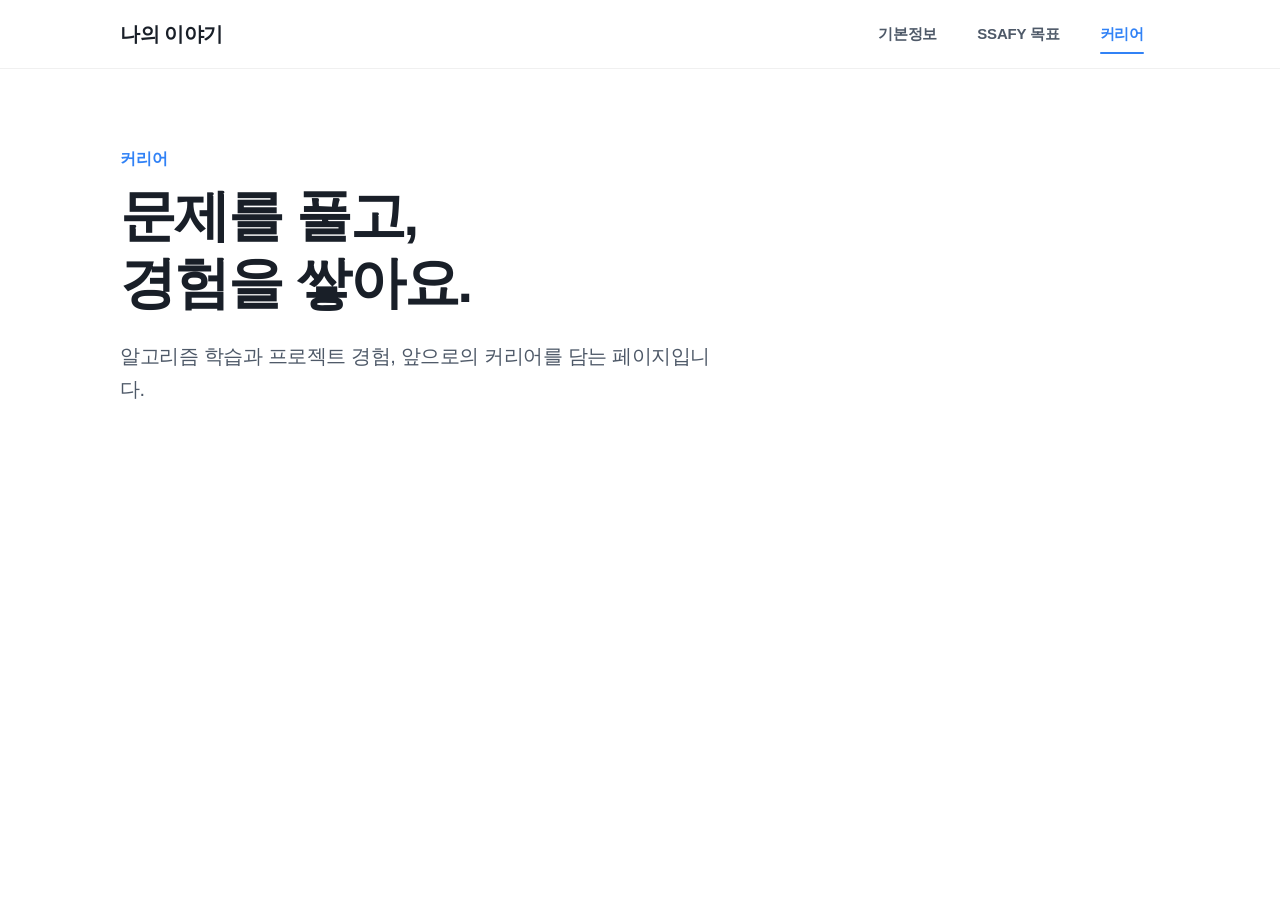
==== career.html @ 26c5fb1c "feat: 반응형 포트폴리오 네비게이션 추가" ====
<!doctype html>
<html lang="ko">
<head>
  <meta charset="utf-8">
  <meta name="viewport" content="width=device-width, initial-scale=1">
  <title>커리어 | 나의 이야기</title>
  <link rel="stylesheet" href="navbar.css">
</head>
<body>
  <header class="site-header">
    <nav class="navbar" aria-label="주요 메뉴">
      <a class="navbar__brand" href="index.html">나의 이야기</a>
      <input class="navbar__toggle" type="checkbox" id="nav-toggle" aria-label="메뉴 열기">
      <label class="navbar__hamburger" for="nav-toggle" aria-hidden="true"><span class="navbar__hamburger-lines"></span></label>
      <ul class="navbar__menu">
        <li><a class="navbar__link" href="index.html">기본정보</a></li>
        <li><a class="navbar__link" href="goals.html">SSAFY 목표</a></li>
        <li><a class="navbar__link is-active" href="career.html" aria-current="page">커리어</a></li>
      </ul>
    </nav>
  </header>
  <main class="page">
    <p class="page__eyebrow">커리어</p>
    <h1 class="page__title">문제를 풀고,<br>경험을 쌓아요.</h1>
    <p class="page__description">알고리즘 학습과 프로젝트 경험, 앞으로의 커리어를 담는 페이지입니다.</p>
  </main>
</body>
</html>
---- navbar.css ----
:root {
  --toss-blue: #3182f6;
  --toss-blue-hover: #1b64da;
  --toss-navy: #191f28;
  --toss-gray-700: #4e5968;
  --toss-gray-500: #8b95a1;
  --toss-gray-200: #e5e8eb;
  --toss-gray-100: #f2f4f6;
  --toss-white: #ffffff;
  --nav-height: 68px;
}

* {
  box-sizing: border-box;
}

html {
  color: var(--toss-navy);
  font-family: "Pretendard", "Apple SD Gothic Neo", "Noto Sans KR", Arial, sans-serif;
  -webkit-font-smoothing: antialiased;
}

body {
  margin: 0;
  background: var(--toss-white);
}

.site-header {
  position: sticky;
  z-index: 1000;
  top: 0;
  width: 100%;
  border-bottom: 1px solid rgba(0, 0, 0, 0.06);
  background: rgba(255, 255, 255, 0.94);
  backdrop-filter: blur(12px);
  -webkit-backdrop-filter: blur(12px);
}

.navbar {
  display: flex;
  width: min(100% - 40px, 1040px);
  height: var(--nav-height);
  margin: 0 auto;
  align-items: center;
  justify-content: space-between;
}

.navbar__brand {
  color: var(--toss-navy);
  font-size: 20px;
  font-weight: 700;
  letter-spacing: -0.5px;
  text-decoration: none;
  white-space: nowrap;
}

.navbar__toggle {
  position: absolute;
  width: 1px;
  height: 1px;
  overflow: hidden;
  clip: rect(0 0 0 0);
  clip-path: inset(50%);
  white-space: nowrap;
}

.navbar__menu {
  display: flex;
  height: 100%;
  margin: 0;
  padding: 0;
  align-items: center;
  gap: 8px;
  list-style: none;
}

.navbar__link {
  position: relative;
  display: flex;
  height: 44px;
  padding: 0 16px;
  align-items: center;
  border-radius: 12px;
  color: var(--toss-gray-700);
  font-size: 15px;
  font-weight: 600;
  letter-spacing: -0.2px;
  text-decoration: none;
  transition: color 160ms ease, background-color 160ms ease;
}

.navbar__link:hover {
  color: var(--toss-navy);
  background: var(--toss-gray-100);
}

.navbar__link:focus-visible,
.navbar__toggle:focus-visible + .navbar__hamburger {
  outline: 3px solid rgba(49, 130, 246, 0.3);
  outline-offset: 2px;
}

.navbar__link.is-active {
  color: var(--toss-blue);
}

.navbar__link.is-active::after {
  position: absolute;
  right: 16px;
  bottom: 2px;
  left: 16px;
  height: 2px;
  border-radius: 2px;
  background: var(--toss-blue);
  content: "";
}

.navbar__hamburger {
  display: none;
  width: 44px;
  height: 44px;
  border-radius: 12px;
  cursor: pointer;
  align-items: center;
  justify-content: center;
}

.navbar__hamburger-lines,
.navbar__hamburger-lines::before,
.navbar__hamburger-lines::after {
  display: block;
  width: 20px;
  height: 2px;
  border-radius: 2px;
  background: var(--toss-navy);
  transition: transform 180ms ease, opacity 180ms ease;
}

.navbar__hamburger-lines {
  position: relative;
}

.navbar__hamburger-lines::before,
.navbar__hamburger-lines::after {
  position: absolute;
  left: 0;
  content: "";
}

.navbar__hamburger-lines::before { transform: translateY(-6px); }
.navbar__hamburger-lines::after { transform: translateY(6px); }

.page {
  width: min(100% - 40px, 1040px);
  margin: 0 auto;
  padding: 80px 0;
}

.page__eyebrow {
  margin: 0 0 12px;
  color: var(--toss-blue);
  font-size: 16px;
  font-weight: 700;
}

.page__title {
  margin: 0;
  font-size: clamp(36px, 6vw, 56px);
  line-height: 1.2;
  letter-spacing: -2px;
}

.page__description {
  max-width: 600px;
  margin: 24px 0 0;
  color: var(--toss-gray-700);
  font-size: 20px;
  line-height: 1.65;
  letter-spacing: -0.4px;
}

@media (max-width: 720px) {
  :root { --nav-height: 60px; }

  .navbar,
  .page {
    width: min(100% - 32px, 1040px);
  }

  .navbar__hamburger {
    display: flex;
  }

  .navbar__menu {
    position: absolute;
    top: var(--nav-height);
    right: 0;
    left: 0;
    display: grid;
    height: auto;
    max-height: 0;
    padding: 0 16px;
    gap: 4px;
    overflow: hidden;
    border-bottom: 1px solid transparent;
    background: var(--toss-white);
    opacity: 0;
    transition: max-height 220ms ease, opacity 180ms ease, padding 220ms ease;
  }

  .navbar__link {
    height: 52px;
    padding: 0 16px;
    font-size: 17px;
  }

  .navbar__link.is-active {
    background: rgba(49, 130, 246, 0.08);
  }

  .navbar__link.is-active::after {
    top: 14px;
    right: auto;
    bottom: 14px;
    left: 5px;
    width: 3px;
    height: auto;
  }

  .navbar__toggle:checked ~ .navbar__menu {
    max-height: 240px;
    padding-top: 10px;
    padding-bottom: 14px;
    border-bottom-color: rgba(0, 0, 0, 0.06);
    opacity: 1;
  }

  .navbar__toggle:checked + .navbar__hamburger .navbar__hamburger-lines {
    background: transparent;
  }

  .navbar__toggle:checked + .navbar__hamburger .navbar__hamburger-lines::before {
    transform: rotate(45deg);
  }

  .navbar__toggle:checked + .navbar__hamburger .navbar__hamburger-lines::after {
    transform: rotate(-45deg);
  }

  .page { padding: 56px 0; }
  .page__description { font-size: 18px; }
}

@media (prefers-reduced-motion: reduce) {
  *, *::before, *::after {
    scroll-behavior: auto !important;
    transition-duration: 0.01ms !important;
  }
}
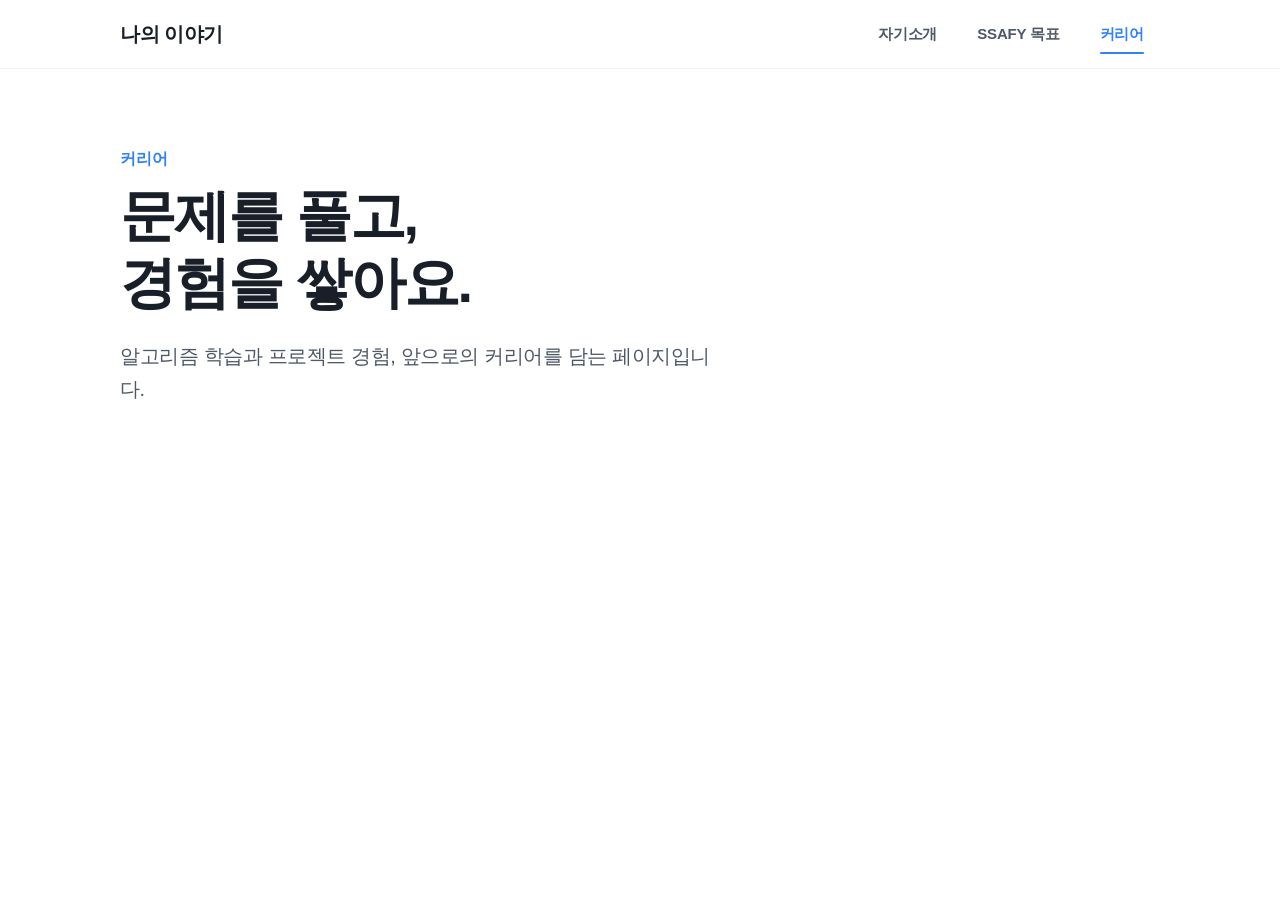
==== commit 5a0b1409: "feat: 자기소개 랜딩 페이지 구현" ====
--- a/career.html
+++ b/career.html
@@ -13,7 +13,7 @@
       <input class="navbar__toggle" type="checkbox" id="nav-toggle" aria-label="메뉴 열기">
       <label class="navbar__hamburger" for="nav-toggle" aria-hidden="true"><span class="navbar__hamburger-lines"></span></label>
       <ul class="navbar__menu">
-        <li><a class="navbar__link" href="index.html">기본정보</a></li>
+        <li><a class="navbar__link" href="index.html">자기소개</a></li>
         <li><a class="navbar__link" href="goals.html">SSAFY 목표</a></li>
         <li><a class="navbar__link is-active" href="career.html" aria-current="page">커리어</a></li>
       </ul>
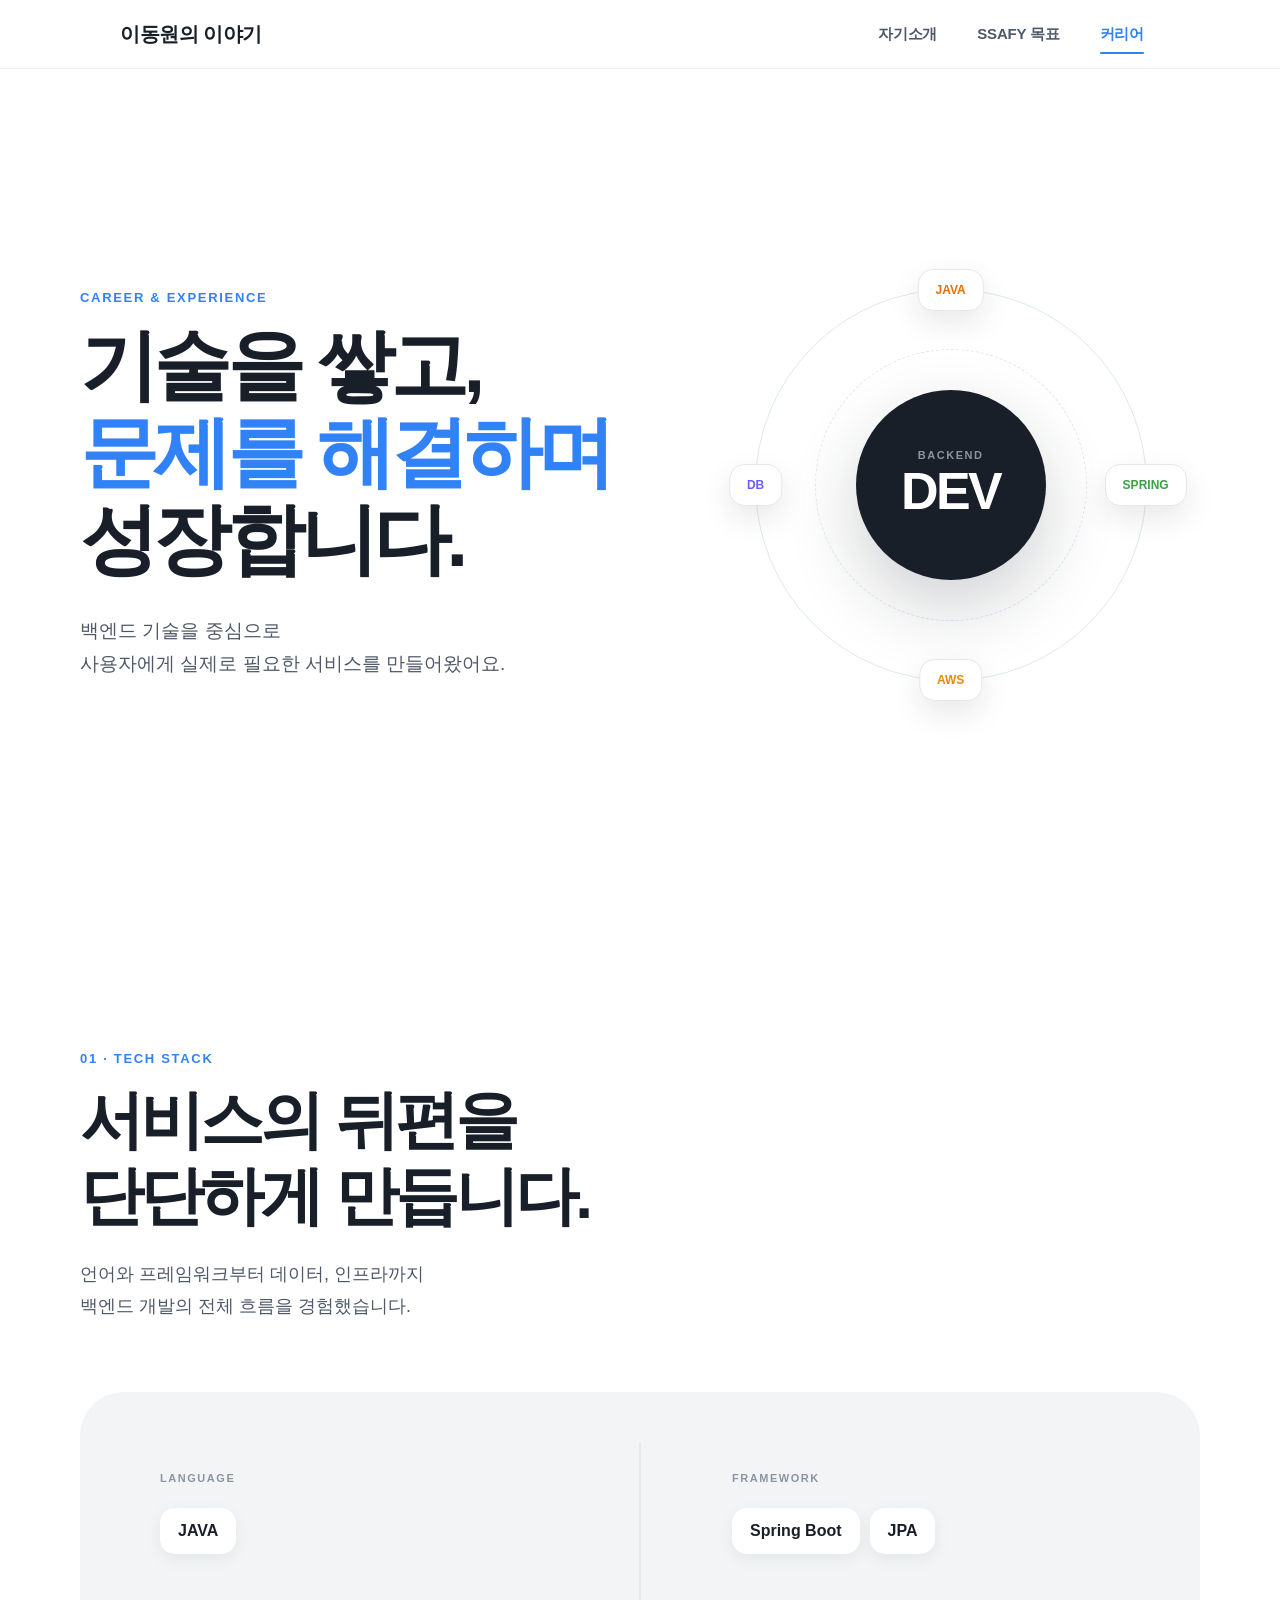
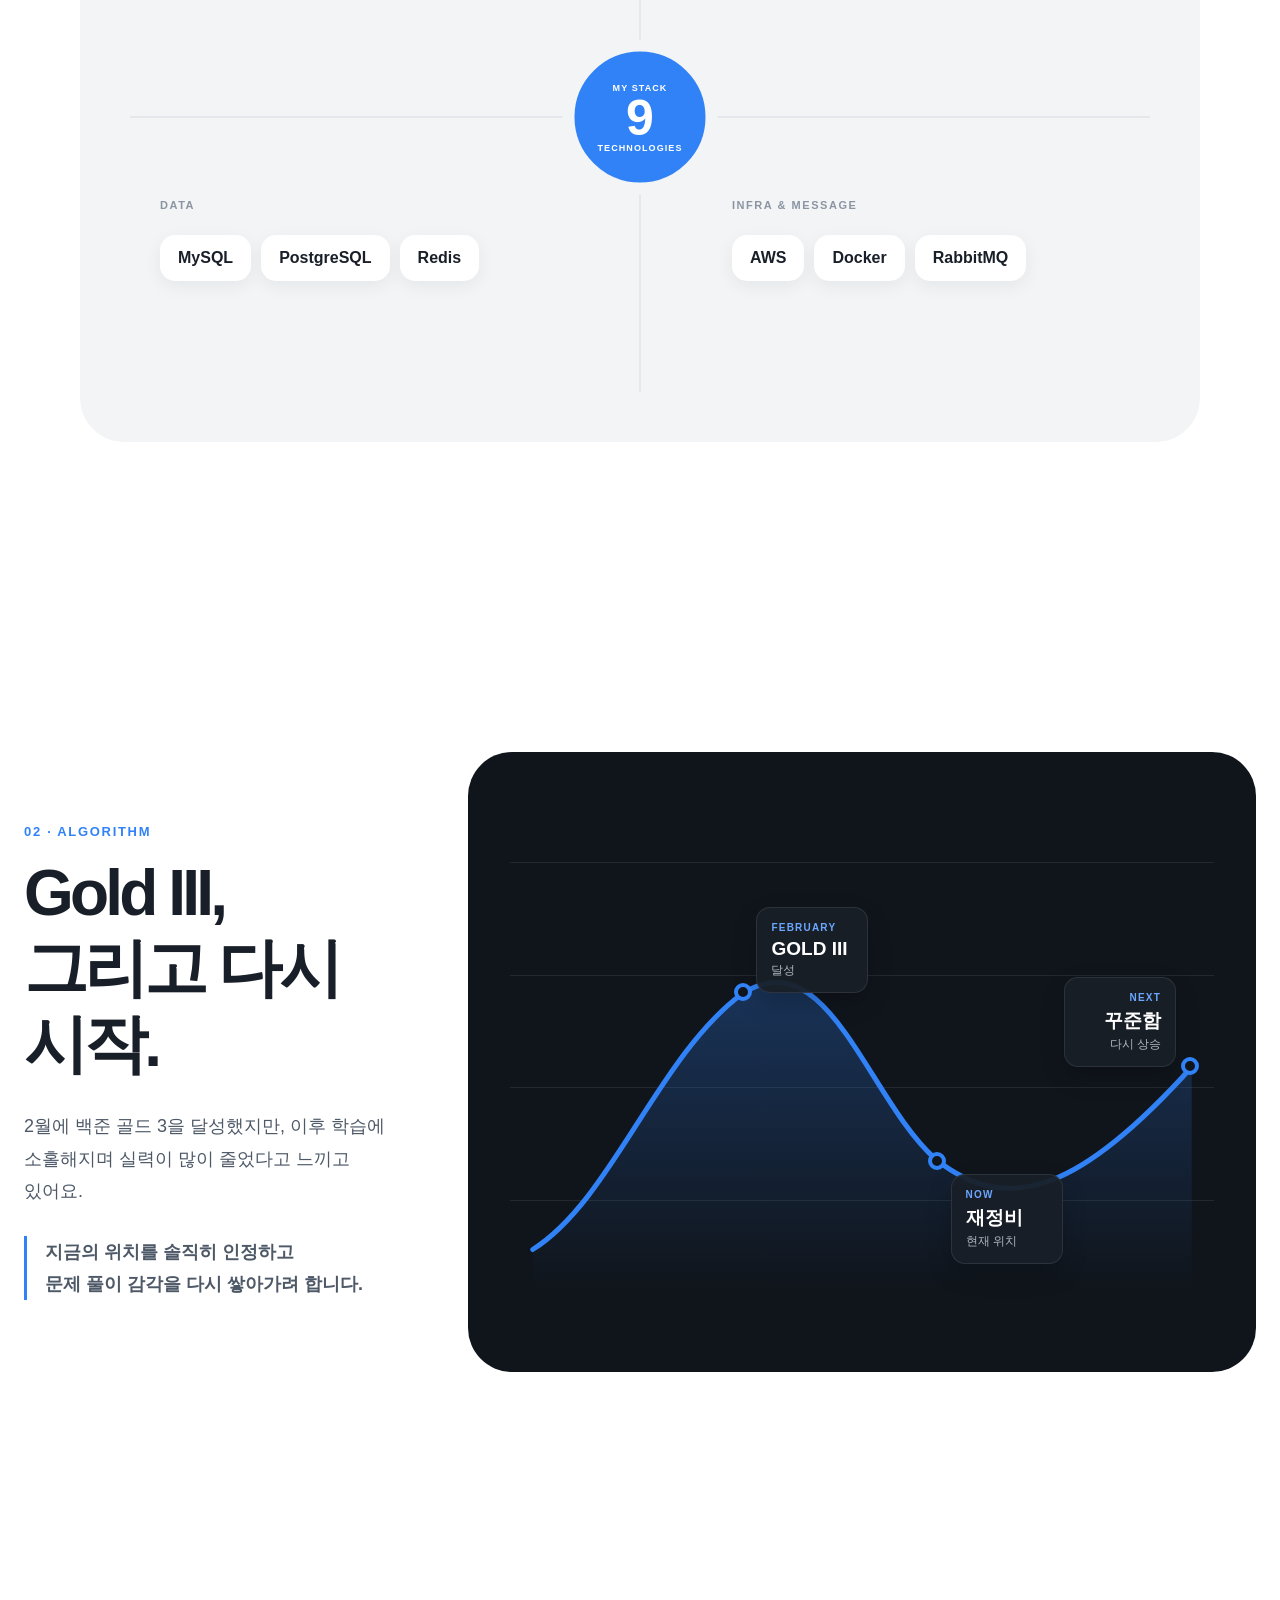
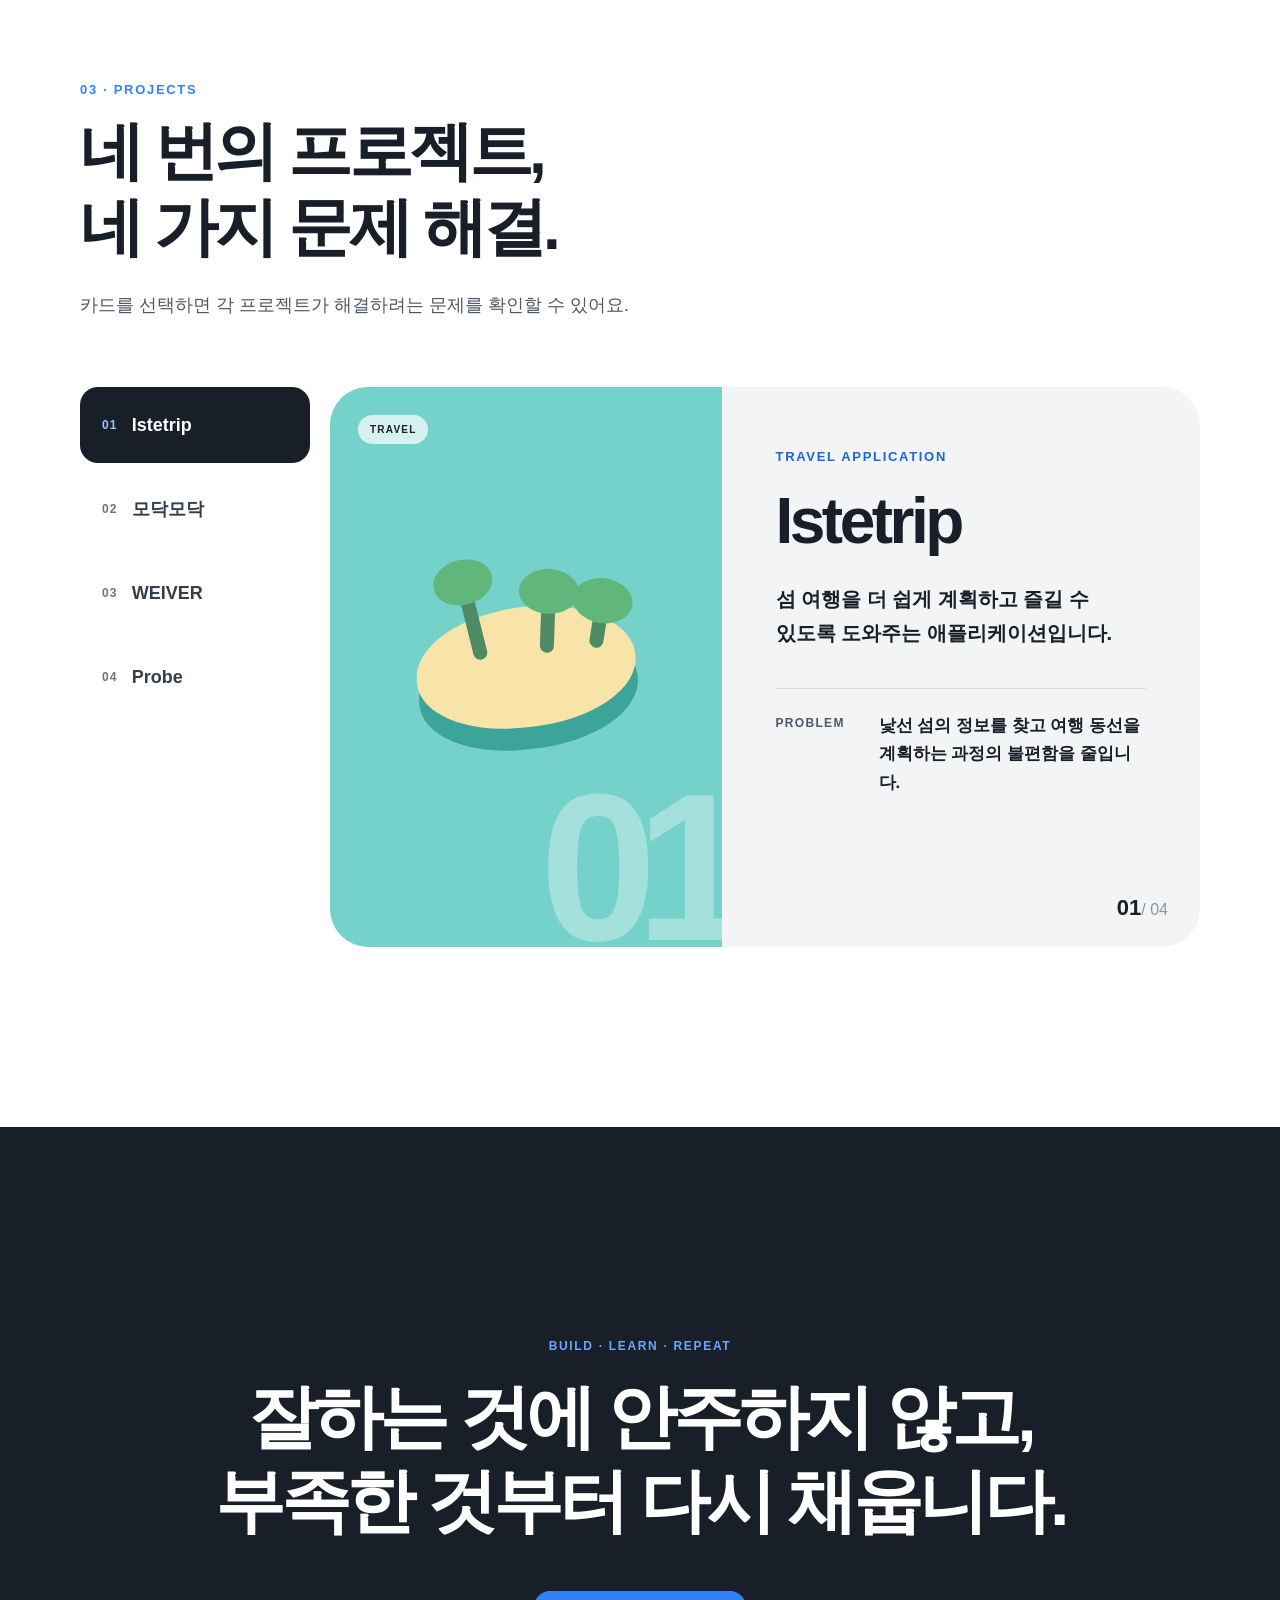
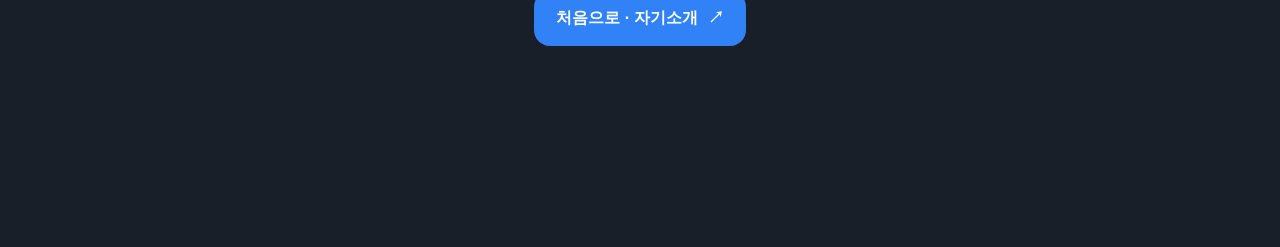
==== commit 0d28cf9c: "feat: 커리어 상세 페이지 구현" ====
--- a/career.html
+++ b/career.html
@@ -3,13 +3,16 @@
 <head>
   <meta charset="utf-8">
   <meta name="viewport" content="width=device-width, initial-scale=1">
-  <title>커리어 | 나의 이야기</title>
+  <meta name="description" content="이동원의 기술 스택, 알고리즘 학습과 프로젝트 경험">
+  <title>커리어 | 이동원의 이야기</title>
   <link rel="stylesheet" href="navbar.css">
+  <link rel="stylesheet" href="career.css">
+  <script src="career.js" defer></script>
 </head>
 <body>
   <header class="site-header">
     <nav class="navbar" aria-label="주요 메뉴">
-      <a class="navbar__brand" href="index.html">나의 이야기</a>
+      <a class="navbar__brand" href="index.html">이동원의 이야기</a>
       <input class="navbar__toggle" type="checkbox" id="nav-toggle" aria-label="메뉴 열기">
       <label class="navbar__hamburger" for="nav-toggle" aria-hidden="true"><span class="navbar__hamburger-lines"></span></label>
       <ul class="navbar__menu">
@@ -19,10 +22,115 @@
       </ul>
     </nav>
   </header>
-  <main class="page">
-    <p class="page__eyebrow">커리어</p>
-    <h1 class="page__title">문제를 풀고,<br>경험을 쌓아요.</h1>
-    <p class="page__description">알고리즘 학습과 프로젝트 경험, 앞으로의 커리어를 담는 페이지입니다.</p>
+
+  <main>
+    <section class="career-hero" aria-labelledby="career-title">
+      <div class="career-hero__copy reveal">
+        <p class="career-label">CAREER &amp; EXPERIENCE</p>
+        <h1 id="career-title">기술을 쌓고,<br><span>문제를 해결하며</span><br>성장합니다.</h1>
+        <p>백엔드 기술을 중심으로<br>사용자에게 실제로 필요한 서비스를 만들어왔어요.</p>
+      </div>
+      <div class="career-hero__orbit reveal reveal--delay" aria-hidden="true">
+        <div class="orbit-core"><span>BACKEND</span><strong>DEV</strong></div>
+        <span class="orbit-chip orbit-chip--java">JAVA</span>
+        <span class="orbit-chip orbit-chip--spring">SPRING</span>
+        <span class="orbit-chip orbit-chip--aws">AWS</span>
+        <span class="orbit-chip orbit-chip--db">DB</span>
+      </div>
+    </section>
+
+    <section class="stack-section" aria-labelledby="stack-title">
+      <header class="section-heading reveal">
+        <p class="career-label">01 · TECH STACK</p>
+        <h2 id="stack-title">서비스의 뒤편을<br>단단하게 만듭니다.</h2>
+        <p>언어와 프레임워크부터 데이터, 인프라까지<br>백엔드 개발의 전체 흐름을 경험했습니다.</p>
+      </header>
+
+      <div class="stack-board reveal">
+        <div class="stack-core" aria-hidden="true">
+          <span>MY STACK</span>
+          <strong>9</strong>
+          <small>TECHNOLOGIES</small>
+        </div>
+        <div class="stack-group stack-group--language">
+          <p>LANGUAGE</p>
+          <ul><li class="stack-pill">JAVA</li></ul>
+        </div>
+        <div class="stack-group stack-group--framework">
+          <p>FRAMEWORK</p>
+          <ul><li class="stack-pill">Spring Boot</li><li class="stack-pill">JPA</li></ul>
+        </div>
+        <div class="stack-group stack-group--data">
+          <p>DATA</p>
+          <ul><li class="stack-pill">MySQL</li><li class="stack-pill">PostgreSQL</li><li class="stack-pill">Redis</li></ul>
+        </div>
+        <div class="stack-group stack-group--infra">
+          <p>INFRA &amp; MESSAGE</p>
+          <ul><li class="stack-pill">AWS</li><li class="stack-pill">Docker</li><li class="stack-pill">RabbitMQ</li></ul>
+        </div>
+      </div>
+    </section>
+
+    <section class="algorithm-section" aria-labelledby="algorithm-title">
+      <div class="algorithm-copy reveal">
+        <p class="career-label">02 · ALGORITHM</p>
+        <h2 id="algorithm-title">Gold III,<br>그리고 다시 시작.</h2>
+        <p>2월에 백준 골드 3을 달성했지만, 이후 학습에 소홀해지며 실력이 많이 줄었다고 느끼고 있어요.</p>
+        <p class="algorithm-copy__resolve">지금의 위치를 솔직히 인정하고<br>문제 풀이 감각을 다시 쌓아가려 합니다.</p>
+      </div>
+
+      <div class="algorithm-chart reveal reveal--delay" aria-label="알고리즘 실력 변화와 재도전 계획을 나타낸 그래프">
+        <div class="chart-grid" aria-hidden="true"><i></i><i></i><i></i><i></i></div>
+        <svg viewBox="0 0 620 360" preserveAspectRatio="none" aria-hidden="true">
+          <defs><linearGradient id="chart-fill" x1="0" y1="0" x2="0" y2="1"><stop offset="0" stop-color="#3182f6" stop-opacity=".28"/><stop offset="1" stop-color="#3182f6" stop-opacity="0"/></linearGradient></defs>
+          <path class="chart-area" d="M20 310 C90 270 130 155 205 105 C280 62 315 190 375 238 C440 285 505 260 600 164 L600 340 L20 340 Z"/>
+          <path class="chart-line" d="M20 310 C90 270 130 155 205 105 C280 62 315 190 375 238 C440 285 505 260 600 164"/>
+        </svg>
+        <div class="chart-point chart-point--peak"><span>FEBRUARY</span><strong>GOLD III</strong><small>달성</small></div>
+        <div class="chart-point chart-point--now"><span>NOW</span><strong>재정비</strong><small>현재 위치</small></div>
+        <div class="chart-point chart-point--next"><span>NEXT</span><strong>꾸준함</strong><small>다시 상승</small></div>
+      </div>
+    </section>
+
+    <section class="projects-section" aria-labelledby="projects-title">
+      <header class="section-heading section-heading--projects reveal">
+        <p class="career-label">03 · PROJECTS</p>
+        <h2 id="projects-title">네 번의 프로젝트,<br>네 가지 문제 해결.</h2>
+        <p>카드를 선택하면 각 프로젝트가 해결하려는 문제를 확인할 수 있어요.</p>
+      </header>
+
+      <div class="project-showcase reveal">
+        <div class="project-tabs" role="tablist" aria-label="프로젝트 선택">
+          <button class="project-tab is-active" type="button" role="tab" id="tab-istetrip" aria-selected="true" aria-controls="project-panel" data-project="istetrip"><span>01</span> Istetrip</button>
+          <button class="project-tab" type="button" role="tab" id="tab-modak" aria-selected="false" aria-controls="project-panel" data-project="modak"><span>02</span> 모닥모닥</button>
+          <button class="project-tab" type="button" role="tab" id="tab-weiver" aria-selected="false" aria-controls="project-panel" data-project="weiver"><span>03</span> WEIVER</button>
+          <button class="project-tab" type="button" role="tab" id="tab-probe" aria-selected="false" aria-controls="project-panel" data-project="probe"><span>04</span> Probe</button>
+        </div>
+
+        <article class="project-panel" id="project-panel" role="tabpanel" aria-labelledby="tab-istetrip" tabindex="0">
+          <div class="project-panel__visual project-panel__visual--island" aria-hidden="true">
+            <span class="visual-badge">TRAVEL</span>
+            <div class="island"><i></i><i></i><i></i></div>
+            <span class="visual-number">01</span>
+          </div>
+          <div class="project-panel__content">
+            <p class="project-panel__type">TRAVEL APPLICATION</p>
+            <h3>Istetrip</h3>
+            <p class="project-panel__summary">섬 여행을 더 쉽게 계획하고 즐길 수 있도록 도와주는 애플리케이션입니다.</p>
+            <div class="project-panel__problem"><span>PROBLEM</span><p>낯선 섬의 정보를 찾고 여행 동선을 계획하는 과정의 불편함을 줄입니다.</p></div>
+            <div class="project-panel__index"><strong>01</strong><span>/ 04</span></div>
+          </div>
+        </article>
+      </div>
+    </section>
+
+    <section class="career-closing" aria-label="커리어 페이지 마무리">
+      <div class="reveal">
+        <p>BUILD · LEARN · REPEAT</p>
+        <h2>잘하는 것에 안주하지 않고,<br>부족한 것부터 다시 채웁니다.</h2>
+        <a href="index.html">처음으로 · 자기소개 <span aria-hidden="true">↗</span></a>
+      </div>
+    </section>
   </main>
 </body>
 </html>
--- a/career.css
+++ b/career.css
@@ -0,0 +1,155 @@
+html { scroll-behavior: smooth; }
+body { overflow-x: hidden; }
+
+.career-label { margin: 0 0 17px; color: var(--toss-blue); font-size: 13px; font-weight: 800; letter-spacing: .13em; }
+.career-hero, .stack-section, .algorithm-section, .projects-section { width: min(100% - 48px, 1120px); margin: 0 auto; }
+.career-hero { display: grid; min-height: calc(100svh - var(--nav-height)); padding: 80px 0; grid-template-columns: 1.05fr .95fr; align-items: center; gap: 70px; }
+.career-hero h1, .section-heading h2, .algorithm-copy h2, .career-closing h2 { margin: 0; font-weight: 750; letter-spacing: -.06em; word-break: keep-all; }
+.career-hero h1 { font-size: clamp(49px, 6.2vw, 78px); line-height: 1.12; }
+.career-hero h1 span { color: var(--toss-blue); }
+.career-hero__copy > p:last-child { max-width: 520px; margin: 30px 0 0; color: var(--toss-gray-700); font-size: 19px; line-height: 1.75; }
+
+.career-hero__orbit { position: relative; height: 530px; }
+.career-hero__orbit::before, .career-hero__orbit::after { position: absolute; top: 50%; left: 50%; border: 1px solid #dfe7f2; border-radius: 50%; content: ""; transform: translate(-50%,-50%); }
+.career-hero__orbit::before { width: 390px; height: 390px; animation: rotate 22s linear infinite; }
+.career-hero__orbit::after { width: 270px; height: 270px; border-style: dashed; animation: rotate 16s linear reverse infinite; }
+.orbit-core { position: absolute; z-index: 2; top: 50%; left: 50%; display: grid; width: 190px; height: 190px; border-radius: 50%; background: #191f28; color: #fff; box-shadow: 0 28px 70px rgba(25,31,40,.2); transform: translate(-50%,-50%); place-content: center; text-align: center; }
+.orbit-core span { color: #8b95a1; font-size: 11px; font-weight: 800; letter-spacing: .14em; }
+.orbit-core strong { font-size: 52px; letter-spacing: -.05em; }
+.orbit-chip { position: absolute; z-index: 3; padding: 13px 17px; border: 1px solid #e5e8eb; border-radius: 15px; background: #fff; box-shadow: 0 12px 30px rgba(25,31,40,.1); font-size: 12px; font-weight: 800; }
+.orbit-chip--java, .orbit-chip--spring, .orbit-chip--aws, .orbit-chip--db { transform: translate(-50%,-50%); }
+.orbit-chip--java { top: calc(50% - 195px); left: 50%; color: #e76f00; }
+.orbit-chip--spring { top: 50%; left: calc(50% + 195px); color: #3d9f45; }
+.orbit-chip--aws { top: calc(50% + 195px); left: 50%; color: #e48a00; }
+.orbit-chip--db { top: 50%; left: calc(50% - 195px); color: #6d5dfc; }
+
+.stack-section { padding: 150px 0; }
+.section-heading { max-width: 720px; }
+.section-heading h2, .algorithm-copy h2 { font-size: clamp(43px, 5vw, 64px); line-height: 1.18; }
+.section-heading > p:last-child { max-width: 620px; margin: 25px 0 0; color: var(--toss-gray-700); font-size: 18px; line-height: 1.75; }
+.stack-board { position: relative; display: grid; min-height: 650px; margin-top: 70px; padding: 50px; border-radius: 44px; background: #f2f4f6; grid-template: 1fr 1fr / 1fr 1fr; gap: 24px; }
+.stack-board::before, .stack-board::after { position: absolute; top: 50%; left: 50%; background: #d8dce1; content: ""; }
+.stack-board::before { width: calc(100% - 100px); height: 1px; transform: translate(-50%,-50%); }
+.stack-board::after { width: 1px; height: calc(100% - 100px); transform: translate(-50%,-50%); }
+.stack-core { position: absolute; z-index: 3; top: 50%; left: 50%; display: grid; width: 155px; height: 155px; border: 12px solid #f2f4f6; border-radius: 50%; background: var(--toss-blue); color: #fff; transform: translate(-50%,-50%); place-content: center; text-align: center; }
+.stack-core span, .stack-core small { font-size: 9px; font-weight: 800; letter-spacing: .12em; }
+.stack-core strong { font-size: 50px; line-height: 1; }
+.stack-group { position: relative; z-index: 1; padding: 30px; }
+.stack-group > p { margin: 0 0 24px; color: var(--toss-gray-500); font-size: 11px; font-weight: 800; letter-spacing: .14em; }
+.stack-group ul { display: flex; margin: 0; padding: 0; flex-wrap: wrap; gap: 10px; list-style: none; }
+.stack-group--framework, .stack-group--infra { padding-left: 80px; }
+.stack-group--data, .stack-group--infra { padding-top: 70px; }
+.stack-pill { padding: 14px 18px; border-radius: 15px; background: #fff; box-shadow: 0 5px 18px rgba(25,31,40,.06); font-size: 16px; font-weight: 700; transition: transform .2s ease, box-shadow .2s ease; }
+.stack-pill:hover { transform: translateY(-3px); box-shadow: 0 10px 24px rgba(25,31,40,.1); }
+
+.algorithm-section { display: grid; width: min(100% - 48px, 1240px); min-height: 940px; padding: 150px 0; grid-template-columns: minmax(310px, .65fr) minmax(620px, 1.35fr); align-items: center; gap: 64px; }
+.algorithm-copy > p:not(.career-label) { margin: 28px 0 0; color: var(--toss-gray-700); font-size: 18px; line-height: 1.8; word-break: keep-all; }
+.algorithm-copy .algorithm-copy__resolve { padding-left: 18px; border-left: 3px solid var(--toss-blue); color: var(--toss-navy); font-weight: 700; }
+.algorithm-chart { position: relative; height: 620px; border-radius: 44px; background: #10151c; overflow: hidden; }
+.algorithm-chart svg { position: absolute; inset: 110px 42px 60px; width: calc(100% - 84px); height: calc(100% - 170px); }
+.chart-area { fill: url(#chart-fill); }
+.chart-line { fill: none; stroke: #3182f6; stroke-width: 5; stroke-linecap: round; vector-effect: non-scaling-stroke; stroke-dasharray: 1100; stroke-dashoffset: 1100; }
+.algorithm-chart.is-visible .chart-line { animation: draw 1.8s .3s ease forwards; }
+.chart-grid { position: absolute; inset: 110px 42px 60px; display: grid; grid-template-rows: repeat(4,1fr); }
+.chart-grid i { border-top: 1px solid rgba(255,255,255,.08); }
+.chart-point { position: absolute; width: 112px; padding: 14px 14px 13px; border: 1px solid rgba(255,255,255,.09); border-radius: 14px; background: rgba(25,31,40,.94); color: #fff; box-shadow: 0 10px 25px rgba(0,0,0,.2); word-break: keep-all; }
+.chart-point::before { position: absolute; top: 0; left: 0; width: 10px; height: 10px; border: 4px solid #3182f6; border-radius: 50%; background: #10151c; content: ""; transform: translate(-50%,-50%); }
+.chart-point span { display: block; color: #6ba7ff; font-size: 10px; font-weight: 800; letter-spacing: .12em; }
+.chart-point strong { display: block; margin-top: 5px; font-size: 19px; }
+.chart-point small { color: #b0b8c1; font-size: 12px; }
+.chart-point--peak { top: calc(29.17% + 60.41px); left: calc(33.06% + 14.23px); transform: translate(14px, -100%); }
+.chart-point--peak::before { top: 100%; left: -14px; }
+.chart-point--now { top: calc(66.11% - 2.39px); left: calc(60.48% - 8.80px); transform: translate(15px, 14px); }
+.chart-point--now::before { top: -14px; left: -15px; }
+.chart-point--next { top: calc(45.56% + 32.55px); left: calc(96.77% - 39.49px); text-align: right; transform: translate(calc(-100% - 15px), -100%); }
+.chart-point--next::before { top: 100%; left: calc(100% + 15px); }
+
+.projects-section { padding: 150px 0 180px; }
+.section-heading--projects { margin-bottom: 65px; }
+.project-showcase { display: grid; grid-template-columns: 230px 1fr; gap: 20px; }
+.project-tabs { display: flex; flex-direction: column; gap: 8px; }
+.project-tab { display: flex; min-height: 76px; padding: 0 22px; border: 0; border-radius: 18px; background: transparent; color: #333d4b; cursor: pointer; align-items: center; gap: 14px; font-family: inherit; font-size: 18px; font-weight: 750; line-height: 1; text-align: left; transition: background .2s ease, color .2s ease; }
+.project-tab span { color: #6b7684; font-size: 12px; font-weight: 800; letter-spacing: .1em; }
+.project-tab:hover { background: var(--toss-gray-100); color: var(--toss-navy); }
+.project-tab.is-active { background: #191f28; color: #fff; }
+.project-tab.is-active span { color: #9ac5ff; }
+.project-tab:focus-visible { outline: 3px solid rgba(49,130,246,.3); }
+.project-panel { display: grid; min-height: 560px; border-radius: 38px; background: #f2f4f6; grid-template-columns: .9fr 1.1fr; overflow: hidden; }
+.project-panel.is-switching .project-panel__visual, .project-panel.is-switching .project-panel__content { opacity: 0; transform: translateY(16px); }
+.project-panel__visual, .project-panel__content { transition: opacity .23s ease, transform .23s ease; }
+.project-panel__visual { position: relative; min-height: 100%; overflow: hidden; }
+.project-panel__visual--island { background: #75d2ca; }
+.project-panel__visual--emotion { background: #ffb5ad; }
+.project-panel__visual--talent { background: #8074ef; }
+.project-panel__visual--testing { background: #ffc85c; }
+.visual-badge { position: absolute; top: 28px; left: 28px; padding: 9px 12px; border-radius: 999px; background: rgba(255,255,255,.7); font-size: 10px; font-weight: 800; letter-spacing: .12em; }
+.visual-number { position: absolute; right: -10px; bottom: -42px; color: rgba(255,255,255,.34); font-size: 210px; font-weight: 800; letter-spacing: -.1em; }
+.island { position: absolute; top: 50%; left: 50%; width: 220px; height: 120px; border-radius: 52% 48% 50% 45%; background: #f8e4a8; box-shadow: 0 22px 0 #3da49a; transform: translate(-50%,-50%) rotate(-6deg); }
+.island i { position: absolute; bottom: 60%; width: 14px; height: 80px; border-radius: 8px; background: #4e8b65; transform-origin: bottom; }
+.island i::after { position: absolute; top: -22px; left: -23px; width: 60px; height: 45px; border-radius: 50%; background: #61b77b; content: ""; }
+.island i:nth-child(1) { left: 60px; transform: rotate(-8deg); }.island i:nth-child(2) { left: 125px; height: 62px; transform: rotate(8deg); }.island i:nth-child(3) { right: 32px; height: 48px; transform: rotate(15deg); }
+.project-panel__visual--emotion .island, .project-panel__visual--talent .island, .project-panel__visual--testing .island { display: grid; width: 180px; height: 180px; border-radius: 50%; background: rgba(255,255,255,.82); box-shadow: 0 22px 45px rgba(25,31,40,.12); transform: translate(-50%,-50%); place-items: center; }
+.project-panel__visual--emotion .island i, .project-panel__visual--talent .island i, .project-panel__visual--testing .island i { display: none; }
+.project-panel__visual--emotion .island::after { color: #e9656e; content: "♥"; font-size: 82px; }
+.project-panel__visual--talent .island::before, .project-panel__visual--talent .island::after { position: absolute; width: 72px; height: 72px; border: 6px solid #8074ef; border-radius: 50%; background: #fff; content: ""; }
+.project-panel__visual--talent .island::before { left: 27px; }.project-panel__visual--talent .island::after { right: 27px; }
+.project-panel__visual--testing .island { border-radius: 28px; }
+.project-panel__visual--testing .island::before { position: absolute; top: 0; right: 0; left: 0; height: 34px; border-radius: 28px 28px 0 0; background: #191f28; content: ""; }
+.project-panel__visual--testing .island::after { color: #bc7c00; content: "✓"; font-size: 76px; font-weight: 800; }
+.project-panel__content { position: relative; padding: 62px 54px; }
+.project-panel__type { margin: 0 0 20px; color: #1b64da; font-size: 13px; font-weight: 850; letter-spacing: .13em; }
+.project-panel h3 { margin: 0; color: #191f28; font-size: clamp(46px,5vw,66px); font-weight: 800; letter-spacing: -.055em; }
+.project-panel__summary { margin: 24px 0 0; color: #191f28; font-size: 20px; font-weight: 700; line-height: 1.7; word-break: keep-all; }
+.project-panel__problem { display: grid; margin-top: 38px; padding-top: 27px; border-top: 1px solid #d8dce1; grid-template-columns: 88px 1fr; gap: 15px; }
+.project-panel__problem span { color: #4e5968; font-size: 12px; font-weight: 850; letter-spacing: .11em; }
+.project-panel__problem p { margin: -4px 0 0; color: #191f28; font-size: 17px; font-weight: 700; line-height: 1.7; }
+.project-panel__index { position: absolute; right: 32px; bottom: 26px; color: var(--toss-gray-500); }.project-panel__index strong { color: var(--toss-navy); font-size: 22px; }
+
+.career-closing { display: grid; min-height: 720px; padding: 120px 24px; background: #191f28; color: #fff; text-align: center; place-items: center; }
+.career-closing p { color: #6ba7ff; font-size: 12px; font-weight: 800; letter-spacing: .14em; }
+.career-closing h2 { margin-top: 22px; font-size: clamp(42px,6vw,70px); line-height: 1.2; }
+.career-closing a { display: inline-flex; margin-top: 48px; padding: 17px 22px; border-radius: 16px; background: var(--toss-blue); color: #fff; font-weight: 700; text-decoration: none; gap: 10px; }
+
+.reveal { opacity: 0; transform: translateY(42px); transition: opacity .8s cubic-bezier(.2,.7,.2,1), transform .8s cubic-bezier(.2,.7,.2,1); }.reveal--delay { transition-delay: .14s; }.reveal.is-visible { opacity: 1; transform: none; }
+@keyframes rotate { to { transform: translate(-50%,-50%) rotate(360deg); } }
+@keyframes draw { to { stroke-dashoffset: 0; } }
+
+@media (max-width: 850px) {
+  .career-hero, .algorithm-section { grid-template-columns: 1fr; }
+  .career-hero { padding-top: 70px; }
+  .career-hero__orbit { height: 480px; }
+  .stack-board { grid-template-columns: 1fr; padding: 30px; }
+  .stack-board::before, .stack-board::after, .stack-core { display: none; }
+  .stack-group, .stack-group--framework, .stack-group--data, .stack-group--infra { padding: 28px; border-radius: 24px; background: #fff; }
+  .algorithm-section { width: min(100% - 48px, 1120px); padding-top: 100px; gap: 60px; }
+  .project-showcase { grid-template-columns: 1fr; }
+  .project-tabs { flex-direction: row; overflow-x: auto; }
+  .project-tab { min-width: max-content; }
+  .project-panel { grid-template-columns: 1fr; }
+  .project-panel__visual { min-height: 380px; }
+}
+
+@media (max-width: 560px) {
+  .career-hero, .stack-section, .algorithm-section, .projects-section { width: min(100% - 32px,1120px); }
+  .career-hero h1 { font-size: 43px; }
+  .career-hero__orbit { height: 390px; transform: scale(.88); }
+  .career-hero__orbit::before { width: 330px; height: 330px; }
+  .orbit-chip--java { top: calc(50% - 165px); }
+  .orbit-chip--spring { left: calc(50% + 165px); }
+  .orbit-chip--aws { top: calc(50% + 165px); }
+  .orbit-chip--db { left: calc(50% - 165px); }
+  .stack-section, .projects-section { padding: 105px 0; }
+  .section-heading h2, .algorithm-copy h2 { font-size: 40px; }
+  .stack-board { margin-top: 45px; padding: 16px; border-radius: 30px; }
+  .algorithm-chart { height: 540px; }
+  .algorithm-chart svg, .chart-grid { inset: 90px 24px 50px; width: calc(100% - 48px); height: calc(100% - 140px); }
+  .chart-point--peak { top: calc(29.17% + 49.16px); left: calc(33.06% + 8.13px); }
+  .chart-point--now { top: calc(66.11% - 2.55px); left: calc(60.48% - 5.03px); }
+  .chart-point--next { top: calc(45.56% + 26.22px); left: calc(96.77% - 22.45px); }
+  .project-panel__visual { min-height: 310px; }
+  .project-panel__content { padding: 40px 28px 70px; }
+  .project-panel__problem { grid-template-columns: 1fr; gap: 12px; }
+  .career-closing { min-height: 620px; }
+}
+
+@media (prefers-reduced-motion: reduce) { .career-hero__orbit::before, .career-hero__orbit::after, .chart-line { animation: none !important; }.chart-line { stroke-dashoffset: 0; } }
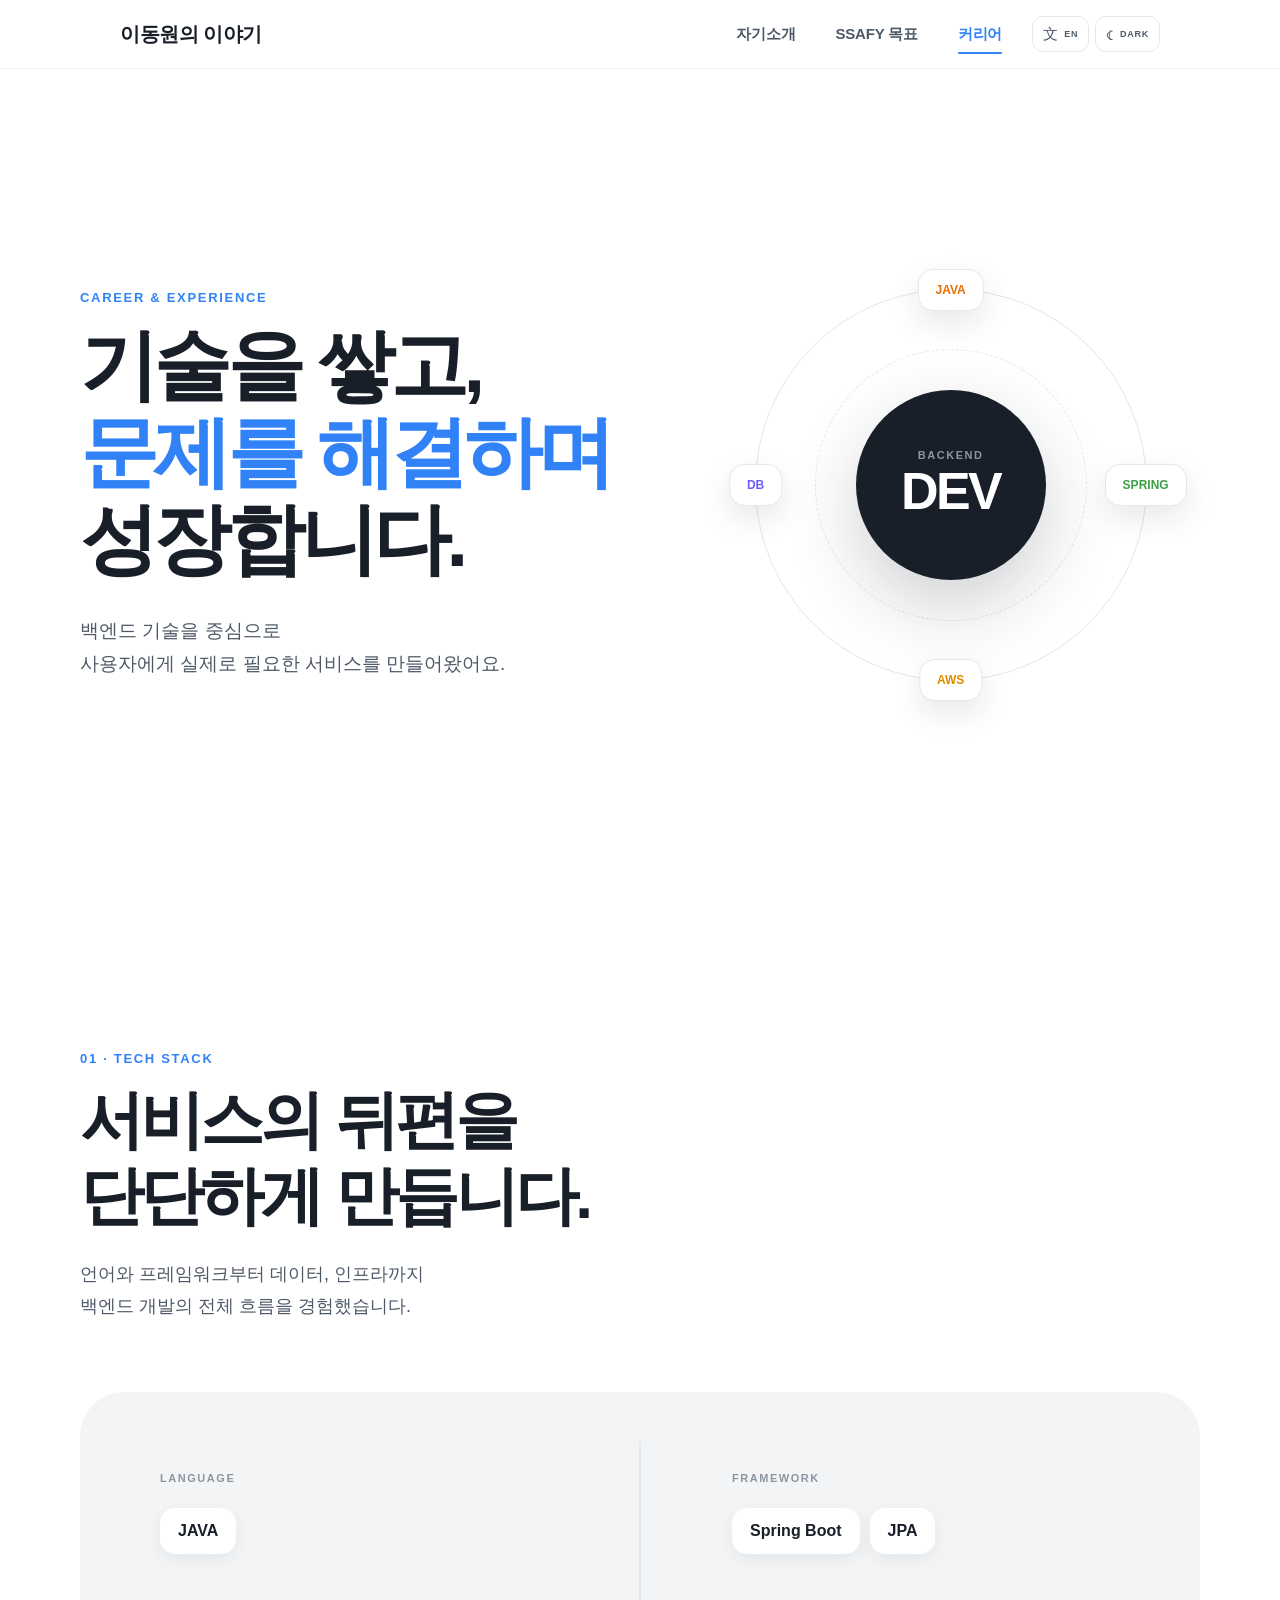
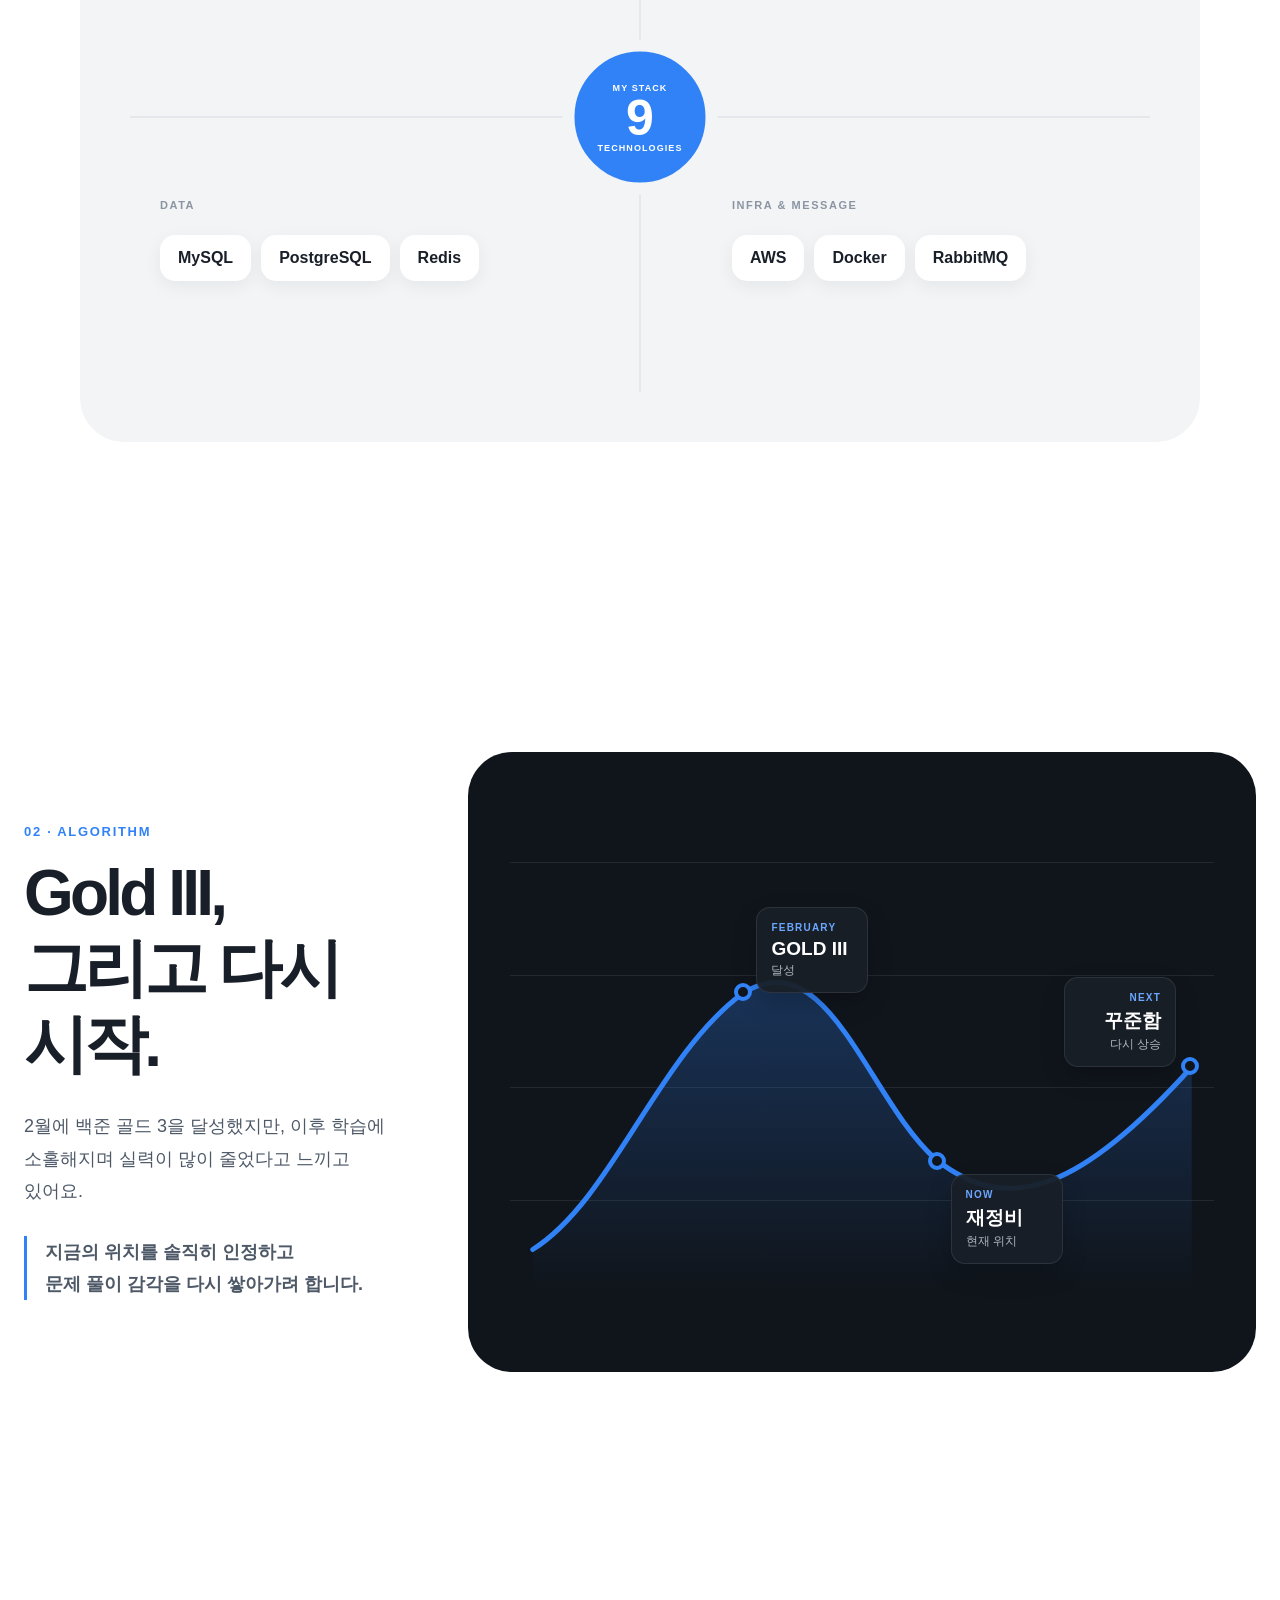
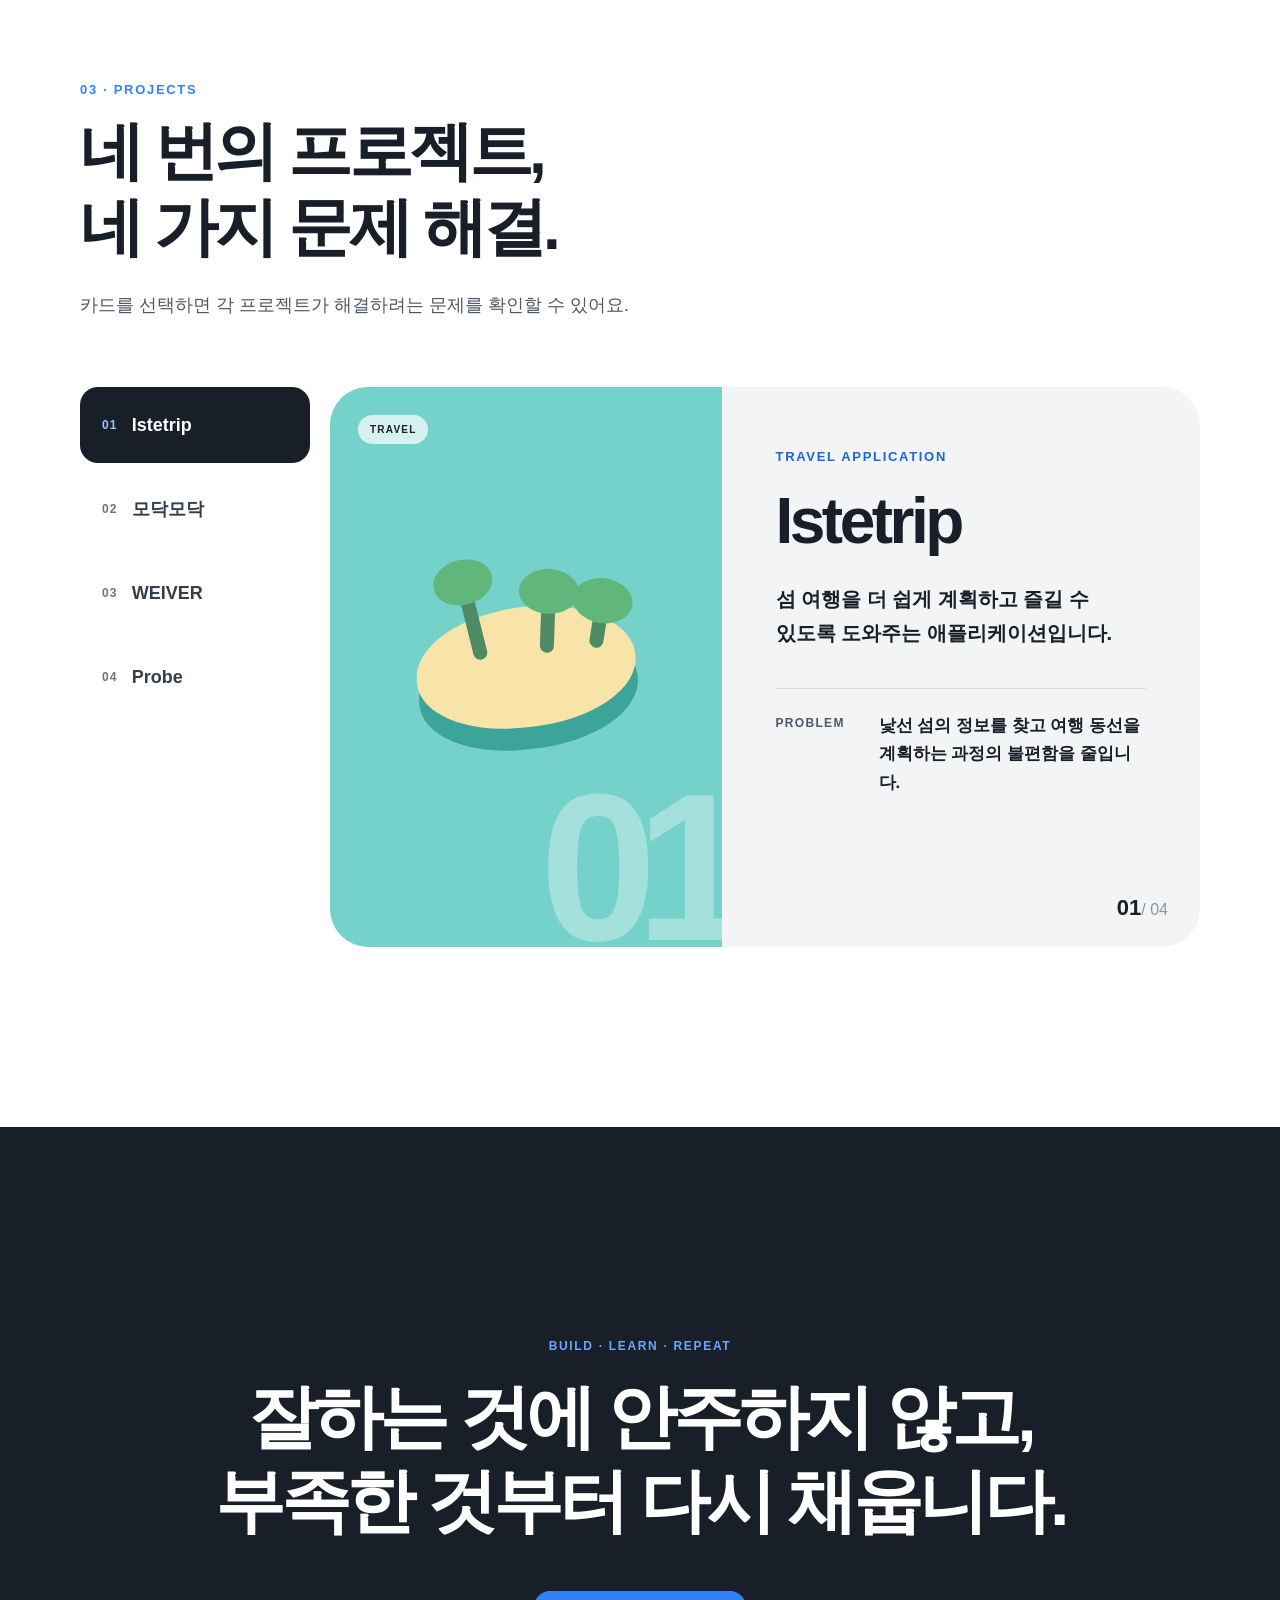
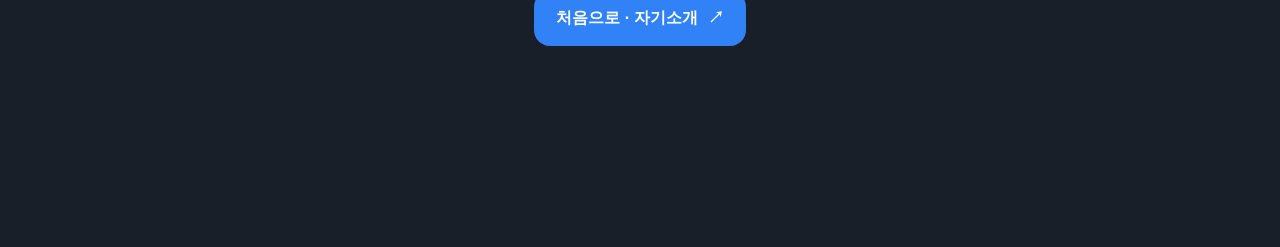
==== commit a6874995: "feat: 테마·다국어 설정과 방명록 기능 추가" ====
--- a/career.html
+++ b/career.html
@@ -7,6 +7,8 @@
   <title>커리어 | 이동원의 이야기</title>
   <link rel="stylesheet" href="navbar.css">
   <link rel="stylesheet" href="career.css">
+  <link rel="stylesheet" href="theme.css">
+  <script src="site-controls.js"></script>
   <script src="career.js" defer></script>
 </head>
 <body>
--- a/theme.css
+++ b/theme.css
@@ -0,0 +1,27 @@
+.site-controls { display: flex; margin-left: 6px; align-items: center; gap: 6px; }
+.site-control { display: inline-flex; height: 36px; padding: 0 10px; border: 1px solid var(--toss-gray-200); border-radius: 11px; background: var(--toss-white); color: var(--toss-gray-700); cursor: pointer; align-items: center; gap: 6px; font-family: inherit; transition: background .2s ease, border-color .2s ease, color .2s ease; }
+.site-control:hover { border-color: #9ac5ff; background: var(--toss-gray-100); color: var(--toss-blue); }
+.site-control:focus-visible { outline: 3px solid rgba(49,130,246,.3); outline-offset: 2px; }
+.site-control span { font-size: 15px; }.site-control b { font-size: 9px; letter-spacing: .08em; }
+
+:root[data-theme="dark"] { color-scheme: dark; --toss-navy:#f2f4f6; --toss-gray-700:#b0b8c1; --toss-gray-500:#8b95a1; --toss-gray-200:#333d4b; --toss-gray-100:#252a31; --toss-white:#17191c; }
+:root[data-theme="dark"] body { background:#17191c; color:#f2f4f6; }
+:root[data-theme="dark"] .site-header { border-bottom-color:rgba(255,255,255,.08); background:rgba(23,25,28,.94); }
+:root[data-theme="dark"] .navbar__menu { background:#17191c; }
+:root[data-theme="dark"] .hero__portrait-bg { background:linear-gradient(150deg,#253a52,#1e2d41); }
+:root[data-theme="dark"] .hero__badge, :root[data-theme="dark"] .mbti-card { background:rgba(37,42,49,.9); color:#f2f4f6; }
+:root[data-theme="dark"] .story--mbti { background:#18241e; }
+:root[data-theme="dark"] .mbti-card img { mix-blend-mode:normal; }
+:root[data-theme="dark"] .route-card, :root[data-theme="dark"] .hobby-card { background:#252a31; }
+:root[data-theme="dark"] .hobby-card__tmi { background:rgba(23,25,28,.75); }
+:root[data-theme="dark"] .goals-page { background:radial-gradient(circle at 8% 25%,rgba(49,130,246,.12),transparent 25%),radial-gradient(circle at 92% 80%,rgba(120,81,255,.1),transparent 24%),#17191c; }
+:root[data-theme="dark"] .milestone__node, :root[data-theme="dark"] .endpoint__dot { background:#252a31; }
+:root[data-theme="dark"] .stack-board { background:#20242a; }
+:root[data-theme="dark"] .stack-pill, :root[data-theme="dark"] .stack-group { background:#2b3038; color:#f2f4f6; }
+:root[data-theme="dark"] .project-panel { background:#252a31; }
+:root[data-theme="dark"] .project-panel h3, :root[data-theme="dark"] .project-panel__summary, :root[data-theme="dark"] .project-panel__problem p { color:#f2f4f6; }
+:root[data-theme="dark"] .project-panel__problem { border-top-color:#4e5968; }
+:root[data-theme="dark"] .project-tab { color:#b0b8c1; }
+:root[data-theme="dark"] .project-tab:hover { background:#252a31; color:#fff; }
+
+@media (max-width:720px) { .site-controls { display:grid; margin:6px 0 0; padding-top:10px; border-top:1px solid var(--toss-gray-200); grid-template-columns:1fr 1fr; }.site-control { justify-content:center; }.navbar__toggle:checked~.navbar__menu { max-height:310px; } }
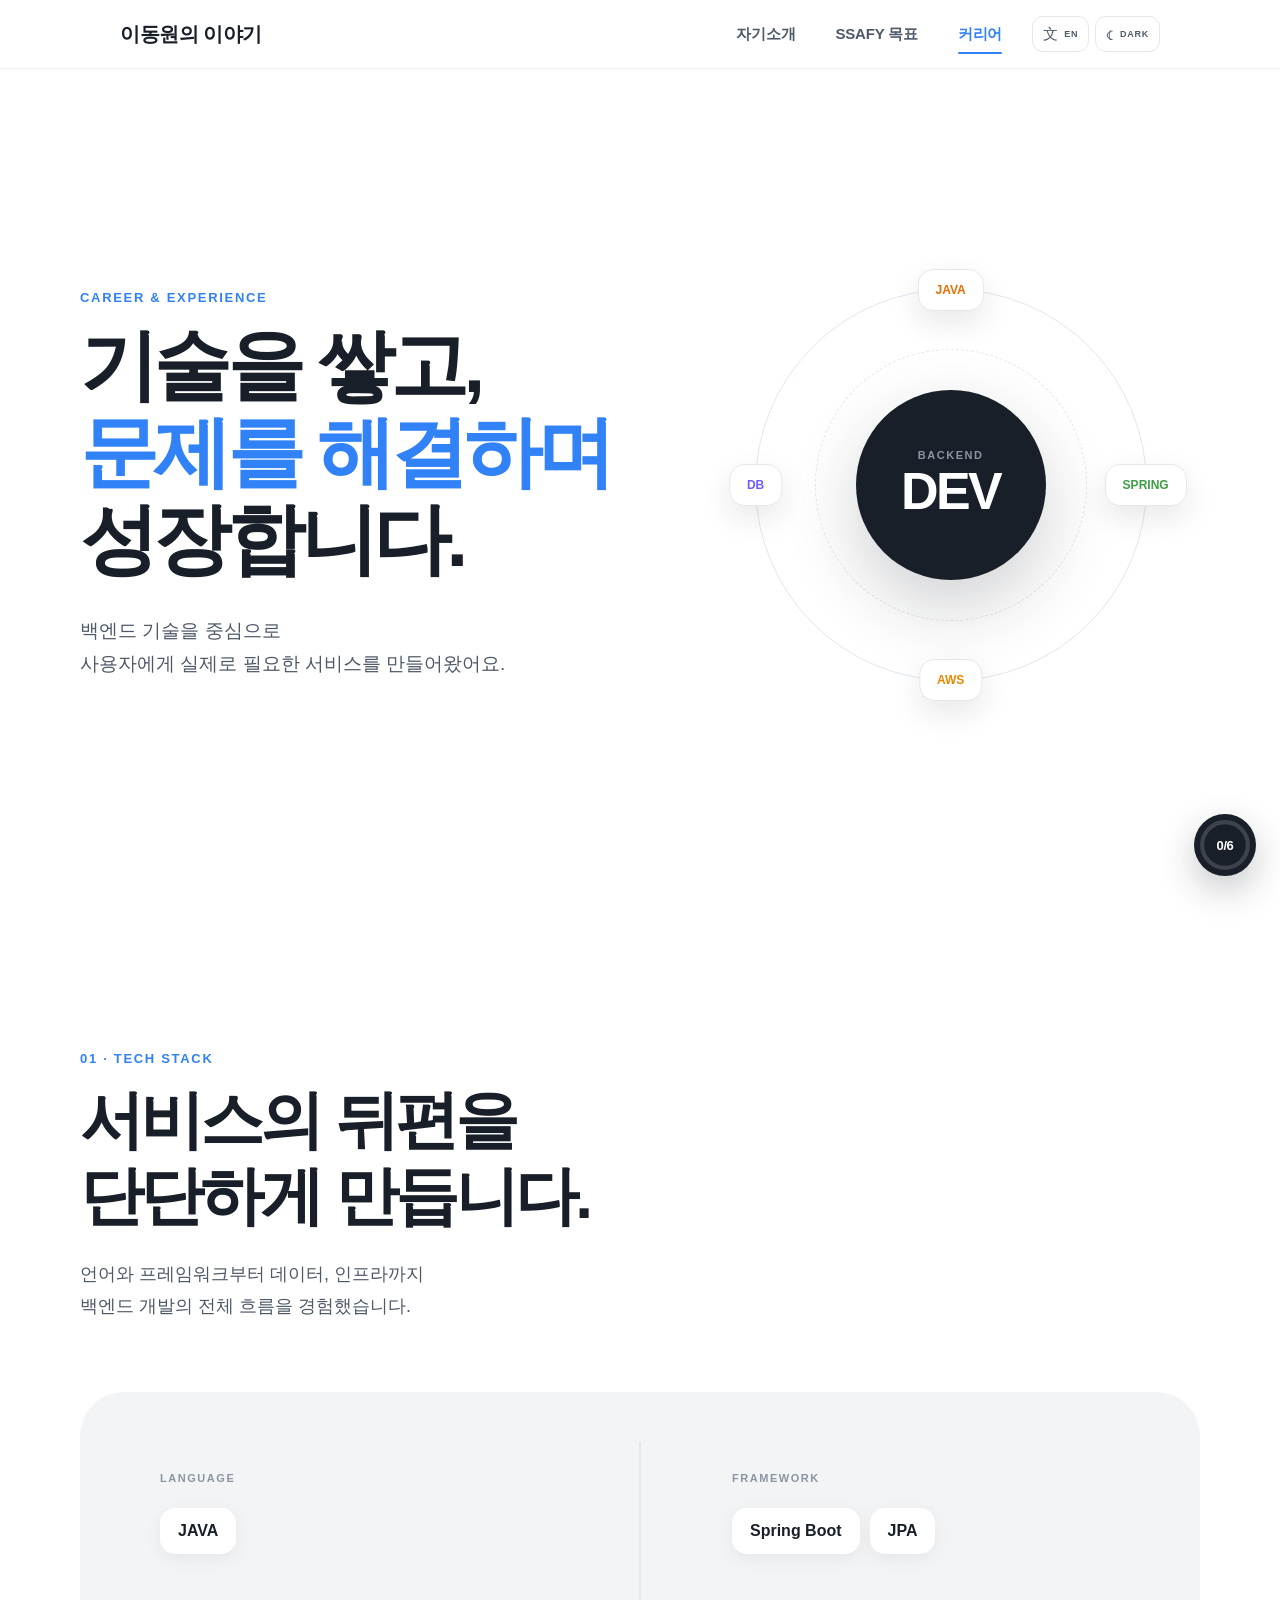
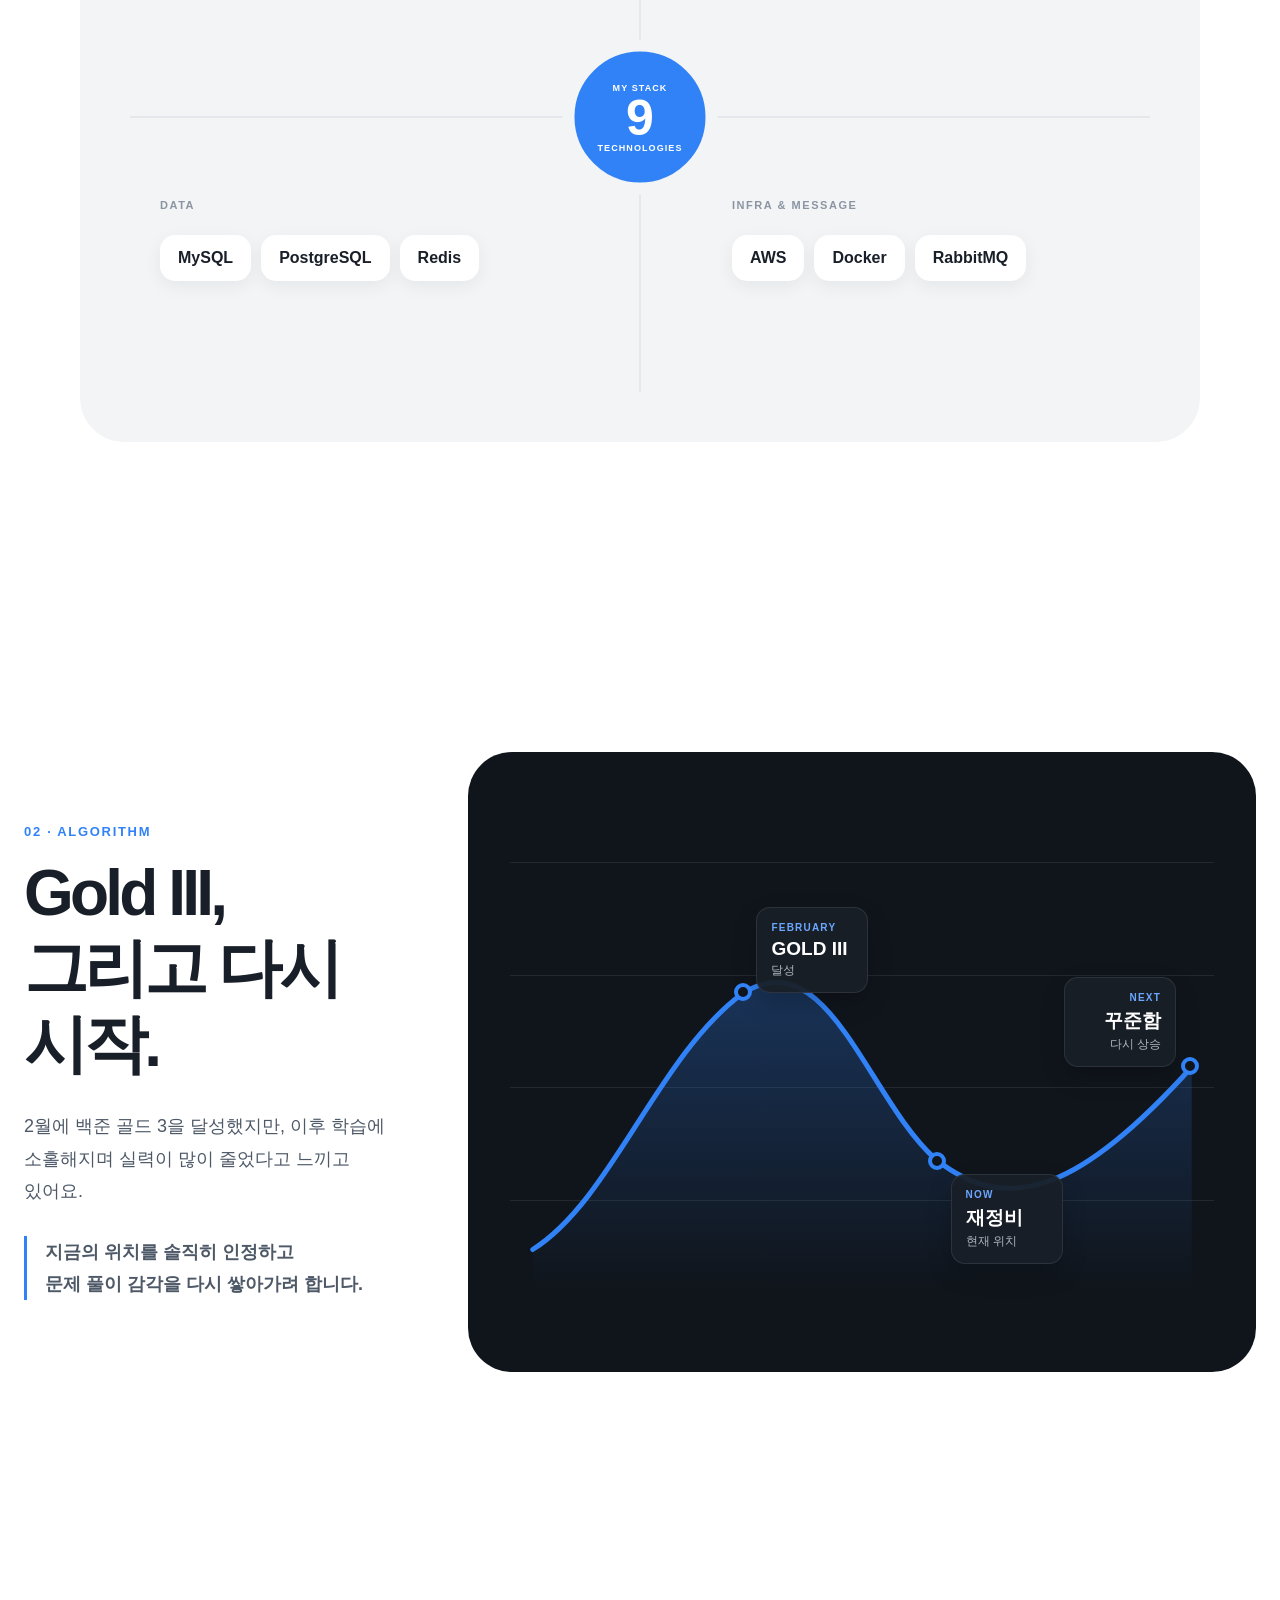
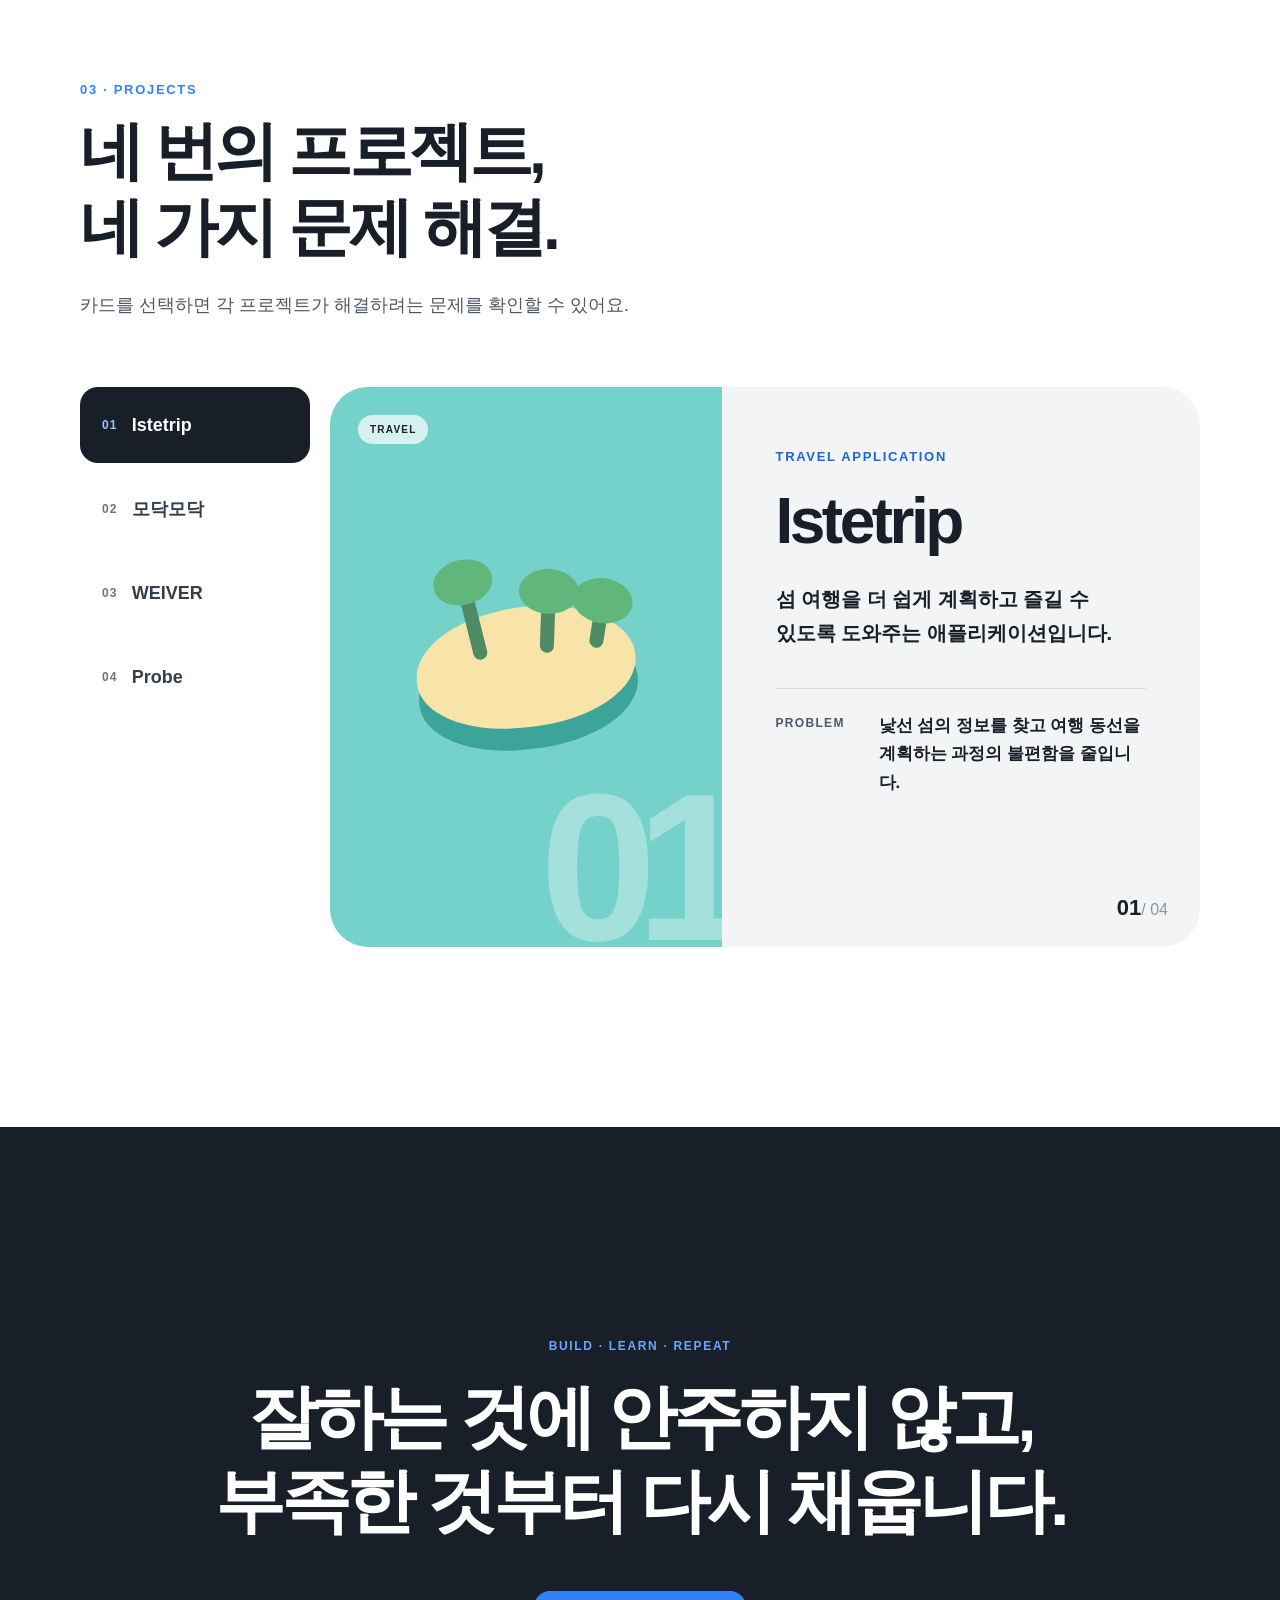
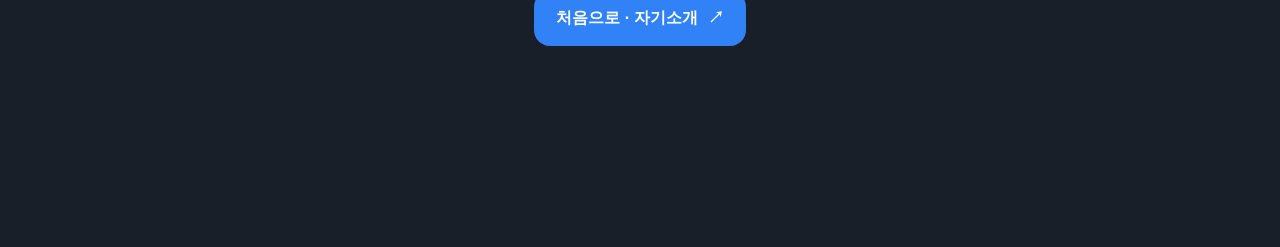
==== commit 1d22dd39: "feat: 탐험 패스 게이미피케이션 추가" ====
--- a/career.html
+++ b/career.html
@@ -8,7 +8,9 @@
   <link rel="stylesheet" href="navbar.css">
   <link rel="stylesheet" href="career.css">
   <link rel="stylesheet" href="theme.css">
+  <link rel="stylesheet" href="gamification.css">
   <script src="site-controls.js"></script>
+  <script src="gamification.js" defer></script>
   <script src="career.js" defer></script>
 </head>
 <body>
--- a/gamification.css
+++ b/gamification.css
@@ -0,0 +1,7 @@
+.explore-pass{position:fixed;z-index:1500;right:24px;bottom:24px;font-family:inherit}.explore-pass__trigger{position:relative;display:grid;width:62px;height:62px;padding:0;border:0;border-radius:50%;background:#191f28;color:#fff;box-shadow:0 14px 36px rgba(25,31,40,.24);cursor:pointer;place-items:center;transition:transform .2s ease,box-shadow .2s ease}.explore-pass__trigger:hover{transform:translateY(-3px);box-shadow:0 18px 42px rgba(25,31,40,.3)}.explore-pass__trigger:focus-visible{outline:4px solid rgba(49,130,246,.3);outline-offset:3px}.explore-pass__trigger svg{position:absolute;inset:4px;width:54px;height:54px;transform:rotate(-90deg)}.explore-pass__trigger circle{fill:none;stroke:rgba(255,255,255,.16);stroke-width:4}.explore-pass__trigger .explore-pass__progress{stroke:#3182f6;stroke-linecap:round;stroke-dasharray:138;stroke-dashoffset:138;transition:stroke-dashoffset .55s ease}.explore-pass__trigger strong{font-size:13px;letter-spacing:-.03em}.explore-pass__trigger.is-complete{background:#3182f6;animation:pass-pulse 1.8s ease-in-out infinite}.explore-pass__trigger.is-complete .explore-pass__progress{stroke:#fff}
+.explore-pass__panel{position:absolute;right:0;bottom:76px;width:min(360px,calc(100vw - 32px));max-height:min(620px,calc(100vh - 120px));padding:26px;border:1px solid rgba(0,0,0,.06);border-radius:28px;background:rgba(255,255,255,.96);color:#191f28;box-shadow:0 24px 70px rgba(25,31,40,.2);opacity:0;overflow:auto;pointer-events:none;transform:translateY(14px) scale(.97);transform-origin:bottom right;transition:opacity .22s ease,transform .22s ease;backdrop-filter:blur(18px)}.explore-pass.is-open .explore-pass__panel{opacity:1;pointer-events:auto;transform:none}.explore-pass__header{display:flex;align-items:flex-start;justify-content:space-between;gap:20px}.explore-pass__eyebrow{margin:0 0 6px;color:#3182f6;font-size:10px;font-weight:850;letter-spacing:.13em}.explore-pass__header h2{margin:0;font-size:25px;letter-spacing:-.04em}.explore-pass__close{display:grid;width:34px;height:34px;padding:0 0 3px;border:0;border-radius:50%;background:#f2f4f6;color:#4e5968;cursor:pointer;font:300 24px/1 Arial,sans-serif;place-items:center}.explore-pass__summary{display:flex;margin:22px 0 19px;padding:17px;border-radius:18px;background:#f2f4f6;align-items:center;justify-content:space-between}.explore-pass__summary p{margin:0;color:#4e5968;font-size:13px;font-weight:700}.explore-pass__summary strong{color:#3182f6;font-size:25px}
+.explore-pass__list{display:grid;margin:0;padding:0;gap:9px;list-style:none}.explore-stamp{display:grid;min-height:66px;padding:12px 14px;border:1px solid #e5e8eb;border-radius:17px;grid-template-columns:42px 1fr auto;align-items:center;gap:11px;transition:border-color .25s ease,background .25s ease,transform .25s ease}.explore-stamp__icon{display:grid;width:40px;height:40px;border-radius:13px;background:#f2f4f6;color:#8b95a1;font-size:18px;place-items:center}.explore-stamp strong{display:block;font-size:14px}.explore-stamp p{margin:4px 0 0;color:#8b95a1;font-size:11px;line-height:1.4}.explore-stamp__state{color:#b0b8c1;font-size:11px;font-weight:800}.explore-stamp.is-earned{border-color:rgba(49,130,246,.25);background:#f3f8ff;transform:translateX(-2px)}.explore-stamp.is-earned .explore-stamp__icon{background:#3182f6;color:#fff}.explore-stamp.is-earned .explore-stamp__state{color:#3182f6}.explore-pass__complete{display:none;margin-top:16px;padding:18px;border-radius:18px;background:linear-gradient(135deg,#3182f6,#6d5dfc);color:#fff;text-align:center}.explore-pass__complete.is-visible{display:block;animation:stamp-in .5s cubic-bezier(.2,.8,.2,1)}.explore-pass__complete strong{display:block;font-size:16px}.explore-pass__complete p{margin:6px 0 0;color:rgba(255,255,255,.78);font-size:12px}.explore-pass__reset{display:block;margin:18px auto 0;padding:7px 10px;border:0;background:transparent;color:#8b95a1;cursor:pointer;font-family:inherit;font-size:11px;text-decoration:underline}
+.explore-toast{position:fixed;z-index:1600;right:24px;bottom:102px;display:flex;max-width:300px;padding:15px 18px;border-radius:16px;background:#191f28;color:#fff;box-shadow:0 14px 38px rgba(25,31,40,.25);opacity:0;pointer-events:none;transform:translateY(12px);transition:opacity .25s ease,transform .25s ease;align-items:center;gap:11px}.explore-toast.is-visible{opacity:1;transform:none}.explore-toast span{font-size:20px}.explore-toast strong{display:block;font-size:13px}.explore-toast small{display:block;margin-top:3px;color:#b0b8c1}.confetti-piece{position:fixed;z-index:2000;top:-20px;width:9px;height:15px;border-radius:2px;pointer-events:none;animation:confetti-fall var(--duration) cubic-bezier(.15,.7,.35,1) forwards}
+:root[data-theme=dark] .explore-pass__panel{border-color:rgba(255,255,255,.09);background:rgba(31,35,41,.97);color:#f2f4f6}:root[data-theme=dark] .explore-pass__close,:root[data-theme=dark] .explore-pass__summary,:root[data-theme=dark] .explore-stamp__icon{background:#333942;color:#b0b8c1}:root[data-theme=dark] .explore-pass__summary p{color:#b0b8c1}:root[data-theme=dark] .explore-stamp{border-color:#3b424c}:root[data-theme=dark] .explore-stamp.is-earned{border-color:rgba(49,130,246,.45);background:#202e40}
+@keyframes pass-pulse{0%,100%{box-shadow:0 14px 36px rgba(49,130,246,.25)}50%{box-shadow:0 14px 48px rgba(49,130,246,.5)}}@keyframes stamp-in{from{opacity:0;transform:scale(.94)}to{opacity:1;transform:none}}@keyframes confetti-fall{to{transform:translate3d(var(--drift),105vh,0) rotate(720deg);opacity:.8}}
+@media(max-width:720px){.explore-pass{right:16px;bottom:16px}.explore-pass__trigger{width:56px;height:56px}.explore-pass__trigger svg{width:48px;height:48px}.explore-pass__panel{position:fixed;right:16px;bottom:84px;width:calc(100vw - 32px);max-height:calc(100vh - 110px);padding:22px}.explore-toast{right:16px;bottom:86px;left:16px;max-width:none}}@media(prefers-reduced-motion:reduce){.explore-pass__trigger.is-complete{animation:none}.confetti-piece{display:none}}
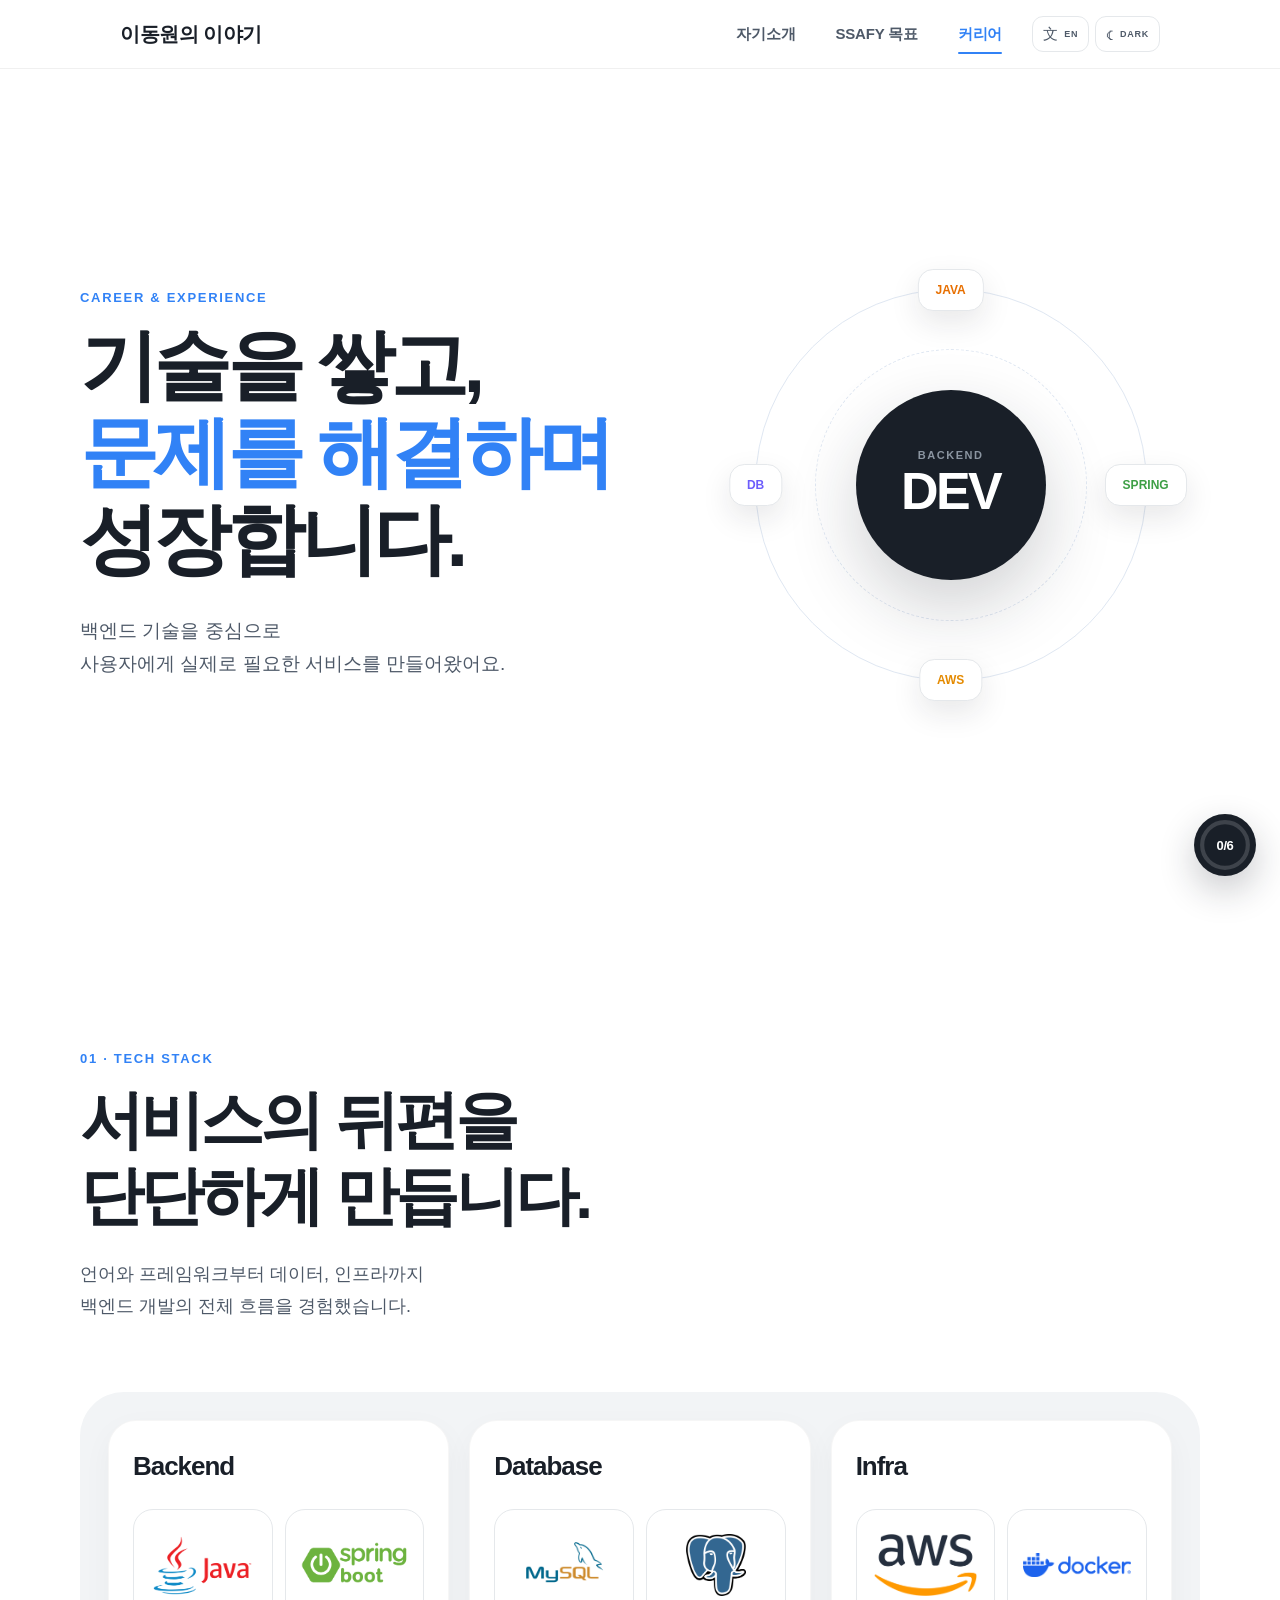
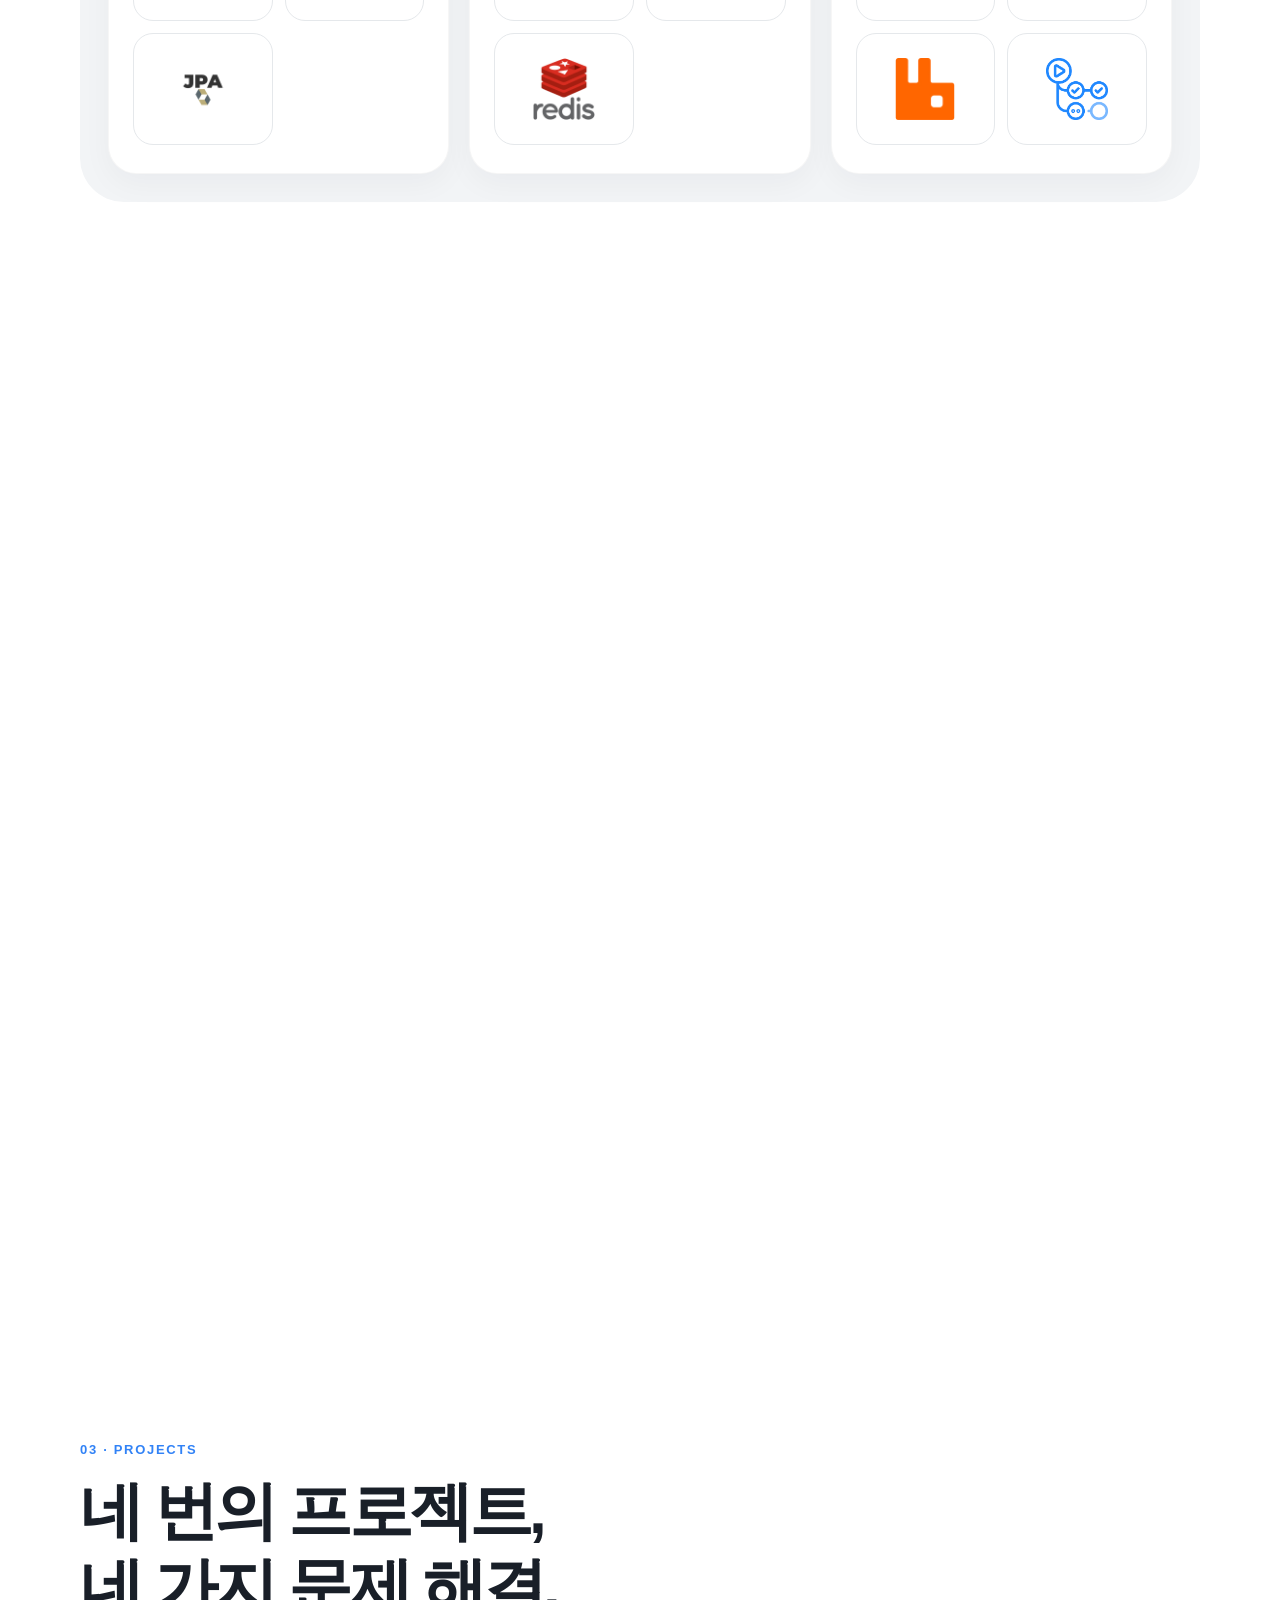
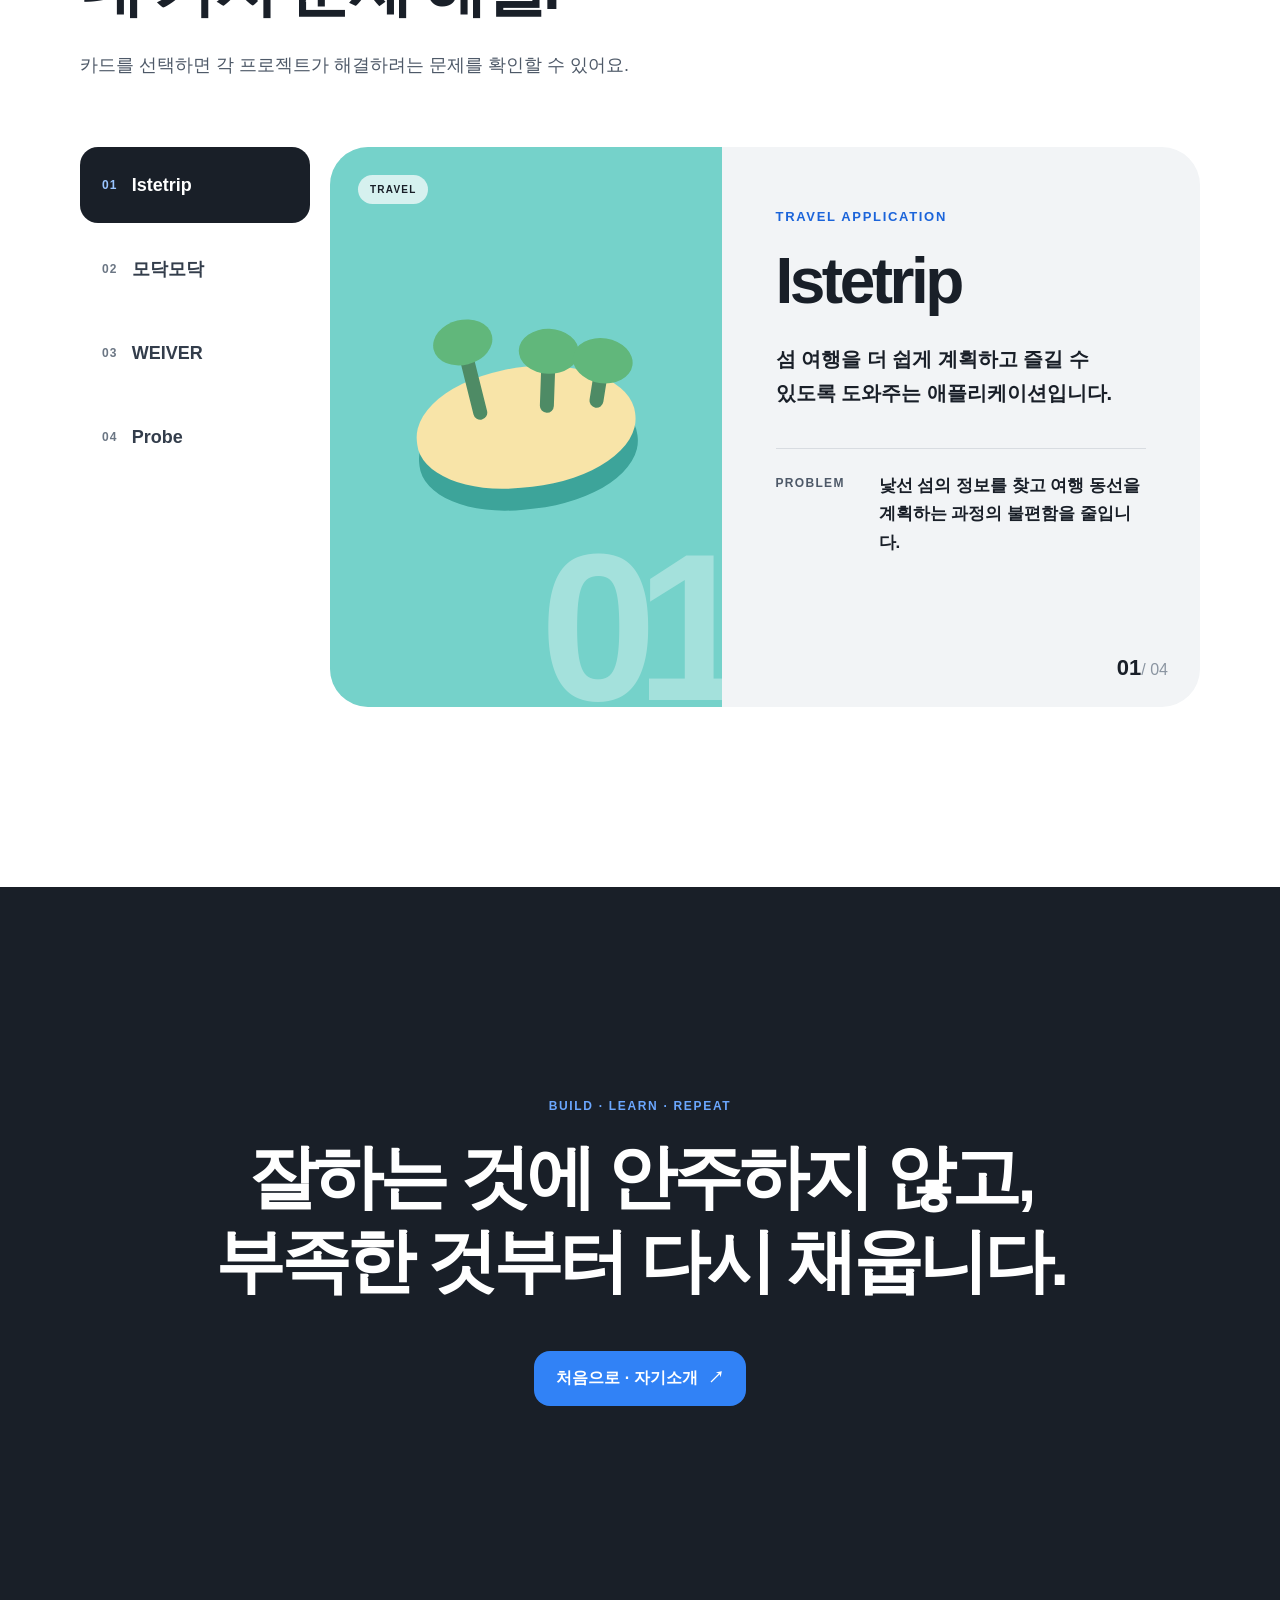
==== commit db1b275f: "feat: 기술 스택을 로고 카드 형태로 재구성" ====
--- a/career.html
+++ b/career.html
@@ -5,13 +5,13 @@
   <meta name="viewport" content="width=device-width, initial-scale=1">
   <meta name="description" content="이동원의 기술 스택, 알고리즘 학습과 프로젝트 경험">
   <title>커리어 | 이동원의 이야기</title>
-  <link rel="stylesheet" href="navbar.css">
-  <link rel="stylesheet" href="career.css">
-  <link rel="stylesheet" href="theme.css">
-  <link rel="stylesheet" href="gamification.css">
-  <script src="site-controls.js"></script>
-  <script src="gamification.js" defer></script>
-  <script src="career.js" defer></script>
+  <link rel="stylesheet" href="css/navbar.css">
+  <link rel="stylesheet" href="css/career.css">
+  <link rel="stylesheet" href="css/theme.css">
+  <link rel="stylesheet" href="css/gamification.css">
+  <script src="js/site-controls.js"></script>
+  <script src="js/gamification.js" defer></script>
+  <script src="js/career.js" defer></script>
 </head>
 <body>
   <header class="site-header">
@@ -51,26 +51,30 @@
       </header>
 
       <div class="stack-board reveal">
-        <div class="stack-core" aria-hidden="true">
-          <span>MY STACK</span>
-          <strong>9</strong>
-          <small>TECHNOLOGIES</small>
+        <div class="stack-group stack-group--backend">
+          <div class="stack-group__heading"><h3>Backend</h3></div>
+          <ul>
+            <li class="stack-tech" tabindex="0" aria-label="Java"><img src="assets/images/Java-Logo.png" alt="" loading="lazy"><span>Java</span></li>
+            <li class="stack-tech" tabindex="0" aria-label="Spring Boot"><img src="assets/images/springboot.png" alt="" loading="lazy"><span>Spring Boot</span></li>
+            <li class="stack-tech" tabindex="0" aria-label="JPA"><img src="assets/images/jpa.png" alt="" loading="lazy"><span>JPA</span></li>
+          </ul>
         </div>
-        <div class="stack-group stack-group--language">
-          <p>LANGUAGE</p>
-          <ul><li class="stack-pill">JAVA</li></ul>
-        </div>
-        <div class="stack-group stack-group--framework">
-          <p>FRAMEWORK</p>
-          <ul><li class="stack-pill">Spring Boot</li><li class="stack-pill">JPA</li></ul>
-        </div>
-        <div class="stack-group stack-group--data">
-          <p>DATA</p>
-          <ul><li class="stack-pill">MySQL</li><li class="stack-pill">PostgreSQL</li><li class="stack-pill">Redis</li></ul>
+        <div class="stack-group stack-group--database">
+          <div class="stack-group__heading"><h3>Database</h3></div>
+          <ul>
+            <li class="stack-tech" tabindex="0" aria-label="MySQL"><img src="assets/images/mysql.png" alt="" loading="lazy"><span>MySQL</span></li>
+            <li class="stack-tech" tabindex="0" aria-label="PostgreSQL"><img src="assets/images/Postgresql_elephant.svg.webp" alt="" loading="lazy"><span>PostgreSQL</span></li>
+            <li class="stack-tech" tabindex="0" aria-label="Redis"><img src="assets/images/redis.png" alt="" loading="lazy"><span>Redis</span></li>
+          </ul>
         </div>
         <div class="stack-group stack-group--infra">
-          <p>INFRA &amp; MESSAGE</p>
-          <ul><li class="stack-pill">AWS</li><li class="stack-pill">Docker</li><li class="stack-pill">RabbitMQ</li></ul>
+          <div class="stack-group__heading"><h3>Infra</h3></div>
+          <ul>
+            <li class="stack-tech" tabindex="0" aria-label="AWS"><img src="assets/images/aws.webp" alt="" loading="lazy"><span>AWS</span></li>
+            <li class="stack-tech" tabindex="0" aria-label="Docker"><img src="assets/images/Docker_Logo.svg.webp" alt="" loading="lazy"><span>Docker</span></li>
+            <li class="stack-tech" tabindex="0" aria-label="RabbitMQ"><img src="assets/images/rabbitmq.webp" alt="" loading="lazy"><span>RabbitMQ</span></li>
+            <li class="stack-tech" tabindex="0" aria-label="GitHub Actions"><img src="assets/images/github actions.png" alt="" loading="lazy"><span>GitHub Actions</span></li>
+          </ul>
         </div>
       </div>
     </section>
--- a/css/navbar.css
+++ b/css/navbar.css
@@ -0,0 +1,259 @@
+:root {
+  --toss-blue: #3182f6;
+  --toss-blue-hover: #1b64da;
+  --toss-navy: #191f28;
+  --toss-gray-700: #4e5968;
+  --toss-gray-500: #8b95a1;
+  --toss-gray-200: #e5e8eb;
+  --toss-gray-100: #f2f4f6;
+  --toss-white: #ffffff;
+  --nav-height: 68px;
+}
+
+* {
+  box-sizing: border-box;
+}
+
+html {
+  color: var(--toss-navy);
+  font-family: "Pretendard", "Apple SD Gothic Neo", "Noto Sans KR", Arial, sans-serif;
+  -webkit-font-smoothing: antialiased;
+}
+
+body {
+  margin: 0;
+  background: var(--toss-white);
+}
+
+.site-header {
+  position: sticky;
+  z-index: 1000;
+  top: 0;
+  width: 100%;
+  border-bottom: 1px solid rgba(0, 0, 0, 0.06);
+  background: rgba(255, 255, 255, 0.94);
+  backdrop-filter: blur(12px);
+  -webkit-backdrop-filter: blur(12px);
+}
+
+.navbar {
+  display: flex;
+  width: min(100% - 40px, 1040px);
+  height: var(--nav-height);
+  margin: 0 auto;
+  align-items: center;
+  justify-content: space-between;
+}
+
+.navbar__brand {
+  color: var(--toss-navy);
+  font-size: 20px;
+  font-weight: 700;
+  letter-spacing: -0.5px;
+  text-decoration: none;
+  white-space: nowrap;
+}
+
+.navbar__toggle {
+  position: absolute;
+  width: 1px;
+  height: 1px;
+  overflow: hidden;
+  clip: rect(0 0 0 0);
+  clip-path: inset(50%);
+  white-space: nowrap;
+}
+
+.navbar__menu {
+  display: flex;
+  height: 100%;
+  margin: 0;
+  padding: 0;
+  align-items: center;
+  gap: 8px;
+  list-style: none;
+}
+
+.navbar__link {
+  position: relative;
+  display: flex;
+  height: 44px;
+  padding: 0 16px;
+  align-items: center;
+  border-radius: 12px;
+  color: var(--toss-gray-700);
+  font-size: 15px;
+  font-weight: 600;
+  letter-spacing: -0.2px;
+  text-decoration: none;
+  transition: color 160ms ease, background-color 160ms ease;
+}
+
+.navbar__link:hover {
+  color: var(--toss-navy);
+  background: var(--toss-gray-100);
+}
+
+.navbar__link:focus-visible,
+.navbar__toggle:focus-visible + .navbar__hamburger {
+  outline: 3px solid rgba(49, 130, 246, 0.3);
+  outline-offset: 2px;
+}
+
+.navbar__link.is-active {
+  color: var(--toss-blue);
+}
+
+.navbar__link.is-active::after {
+  position: absolute;
+  right: 16px;
+  bottom: 2px;
+  left: 16px;
+  height: 2px;
+  border-radius: 2px;
+  background: var(--toss-blue);
+  content: "";
+}
+
+.navbar__hamburger {
+  display: none;
+  width: 44px;
+  height: 44px;
+  border-radius: 12px;
+  cursor: pointer;
+  align-items: center;
+  justify-content: center;
+}
+
+.navbar__hamburger-lines,
+.navbar__hamburger-lines::before,
+.navbar__hamburger-lines::after {
+  display: block;
+  width: 20px;
+  height: 2px;
+  border-radius: 2px;
+  background: var(--toss-navy);
+  transition: transform 180ms ease, opacity 180ms ease;
+}
+
+.navbar__hamburger-lines {
+  position: relative;
+}
+
+.navbar__hamburger-lines::before,
+.navbar__hamburger-lines::after {
+  position: absolute;
+  left: 0;
+  content: "";
+}
+
+.navbar__hamburger-lines::before { transform: translateY(-6px); }
+.navbar__hamburger-lines::after { transform: translateY(6px); }
+
+.page {
+  width: min(100% - 40px, 1040px);
+  margin: 0 auto;
+  padding: 80px 0;
+}
+
+.page__eyebrow {
+  margin: 0 0 12px;
+  color: var(--toss-blue);
+  font-size: 16px;
+  font-weight: 700;
+}
+
+.page__title {
+  margin: 0;
+  font-size: clamp(36px, 6vw, 56px);
+  line-height: 1.2;
+  letter-spacing: -2px;
+}
+
+.page__description {
+  max-width: 600px;
+  margin: 24px 0 0;
+  color: var(--toss-gray-700);
+  font-size: 20px;
+  line-height: 1.65;
+  letter-spacing: -0.4px;
+}
+
+@media (max-width: 720px) {
+  :root { --nav-height: 60px; }
+
+  .navbar,
+  .page {
+    width: min(100% - 32px, 1040px);
+  }
+
+  .navbar__hamburger {
+    display: flex;
+  }
+
+  .navbar__menu {
+    position: absolute;
+    top: var(--nav-height);
+    right: 0;
+    left: 0;
+    display: grid;
+    height: auto;
+    max-height: 0;
+    padding: 0 16px;
+    gap: 4px;
+    overflow: hidden;
+    border-bottom: 1px solid transparent;
+    background: var(--toss-white);
+    opacity: 0;
+    transition: max-height 220ms ease, opacity 180ms ease, padding 220ms ease;
+  }
+
+  .navbar__link {
+    height: 52px;
+    padding: 0 16px;
+    font-size: 17px;
+  }
+
+  .navbar__link.is-active {
+    background: rgba(49, 130, 246, 0.08);
+  }
+
+  .navbar__link.is-active::after {
+    top: 14px;
+    right: auto;
+    bottom: 14px;
+    left: 5px;
+    width: 3px;
+    height: auto;
+  }
+
+  .navbar__toggle:checked ~ .navbar__menu {
+    max-height: 240px;
+    padding-top: 10px;
+    padding-bottom: 14px;
+    border-bottom-color: rgba(0, 0, 0, 0.06);
+    opacity: 1;
+  }
+
+  .navbar__toggle:checked + .navbar__hamburger .navbar__hamburger-lines {
+    background: transparent;
+  }
+
+  .navbar__toggle:checked + .navbar__hamburger .navbar__hamburger-lines::before {
+    transform: rotate(45deg);
+  }
+
+  .navbar__toggle:checked + .navbar__hamburger .navbar__hamburger-lines::after {
+    transform: rotate(-45deg);
+  }
+
+  .page { padding: 56px 0; }
+  .page__description { font-size: 18px; }
+}
+
+@media (prefers-reduced-motion: reduce) {
+  *, *::before, *::after {
+    scroll-behavior: auto !important;
+    transition-duration: 0.01ms !important;
+  }
+}
--- a/css/career.css
+++ b/css/career.css
@@ -0,0 +1,155 @@
+html { scroll-behavior: smooth; }
+body { overflow-x: hidden; }
+
+.career-label { margin: 0 0 17px; color: var(--toss-blue); font-size: 13px; font-weight: 800; letter-spacing: .13em; }
+.career-hero, .stack-section, .algorithm-section, .projects-section { width: min(100% - 48px, 1120px); margin: 0 auto; }
+.career-hero { display: grid; min-height: calc(100svh - var(--nav-height)); padding: 80px 0; grid-template-columns: 1.05fr .95fr; align-items: center; gap: 70px; }
+.career-hero h1, .section-heading h2, .algorithm-copy h2, .career-closing h2 { margin: 0; font-weight: 750; letter-spacing: -.06em; word-break: keep-all; }
+.career-hero h1 { font-size: clamp(49px, 6.2vw, 78px); line-height: 1.12; }
+.career-hero h1 span { color: var(--toss-blue); }
+.career-hero__copy > p:last-child { max-width: 520px; margin: 30px 0 0; color: var(--toss-gray-700); font-size: 19px; line-height: 1.75; }
+
+.career-hero__orbit { position: relative; height: 530px; }
+.career-hero__orbit::before, .career-hero__orbit::after { position: absolute; top: 50%; left: 50%; border: 1px solid #dfe7f2; border-radius: 50%; content: ""; transform: translate(-50%,-50%); }
+.career-hero__orbit::before { width: 390px; height: 390px; animation: rotate 22s linear infinite; }
+.career-hero__orbit::after { width: 270px; height: 270px; border-style: dashed; animation: rotate 16s linear reverse infinite; }
+.orbit-core { position: absolute; z-index: 2; top: 50%; left: 50%; display: grid; width: 190px; height: 190px; border-radius: 50%; background: #191f28; color: #fff; box-shadow: 0 28px 70px rgba(25,31,40,.2); transform: translate(-50%,-50%); place-content: center; text-align: center; }
+.orbit-core span { color: #8b95a1; font-size: 11px; font-weight: 800; letter-spacing: .14em; }
+.orbit-core strong { font-size: 52px; letter-spacing: -.05em; }
+.orbit-chip { position: absolute; z-index: 3; padding: 13px 17px; border: 1px solid #e5e8eb; border-radius: 15px; background: #fff; box-shadow: 0 12px 30px rgba(25,31,40,.1); font-size: 12px; font-weight: 800; }
+.orbit-chip--java, .orbit-chip--spring, .orbit-chip--aws, .orbit-chip--db { transform: translate(-50%,-50%); }
+.orbit-chip--java { top: calc(50% - 195px); left: 50%; color: #e76f00; }
+.orbit-chip--spring { top: 50%; left: calc(50% + 195px); color: #3d9f45; }
+.orbit-chip--aws { top: calc(50% + 195px); left: 50%; color: #e48a00; }
+.orbit-chip--db { top: 50%; left: calc(50% - 195px); color: #6d5dfc; }
+
+.stack-section { padding: 150px 0; }
+.section-heading { max-width: 720px; }
+.section-heading h2, .algorithm-copy h2 { font-size: clamp(43px, 5vw, 64px); line-height: 1.18; }
+.section-heading > p:last-child { max-width: 620px; margin: 25px 0 0; color: var(--toss-gray-700); font-size: 18px; line-height: 1.75; }
+.stack-board { display: grid; margin-top: 70px; padding: 28px; border-radius: 44px; background: #f2f4f6; grid-template-columns: repeat(3, minmax(0, 1fr)); gap: 20px; }
+.stack-group { min-width: 0; padding: 30px 24px 28px; border: 1px solid rgba(25,31,40,.04); border-radius: 28px; background: #fff; box-shadow: 0 10px 30px rgba(25,31,40,.04); }
+.stack-group__heading { margin-bottom: 27px; }
+.stack-group__heading h3 { margin: 0; color: var(--toss-navy); font-size: 26px; font-weight: 800; letter-spacing: -.04em; }
+.stack-group ul { display: grid; margin: 0; padding: 0; grid-template-columns: repeat(2, minmax(0, 1fr)); gap: 12px; list-style: none; }
+.stack-tech { position: relative; display: grid; min-width: 0; height: 112px; border: 1px solid #e5e8eb; border-radius: 20px; background: #fff; cursor: help; place-items: center; transition: border-color .2s ease, box-shadow .2s ease, transform .2s ease; }
+.stack-tech img { display: block; width: auto; max-width: 78%; height: auto; max-height: 62px; object-fit: contain; }
+.stack-tech > span { position: absolute; z-index: 5; bottom: calc(100% + 10px); left: 50%; width: max-content; max-width: 150px; padding: 8px 11px; border-radius: 10px; background: #191f28; color: #fff; box-shadow: 0 8px 24px rgba(25,31,40,.2); font-size: 12px; font-weight: 750; line-height: 1.2; opacity: 0; pointer-events: none; text-align: center; transform: translate(-50%,6px); transition: opacity .18s ease, transform .18s ease; }
+.stack-tech > span::after { position: absolute; top: 100%; left: 50%; border: 5px solid transparent; border-top-color: #191f28; content: ""; transform: translateX(-50%); }
+.stack-tech:hover, .stack-tech:focus-visible { z-index: 4; border-color: #9ac5ff; box-shadow: 0 12px 28px rgba(49,130,246,.13); outline: 0; transform: translateY(-4px); }
+.stack-tech:hover > span, .stack-tech:focus-visible > span { opacity: 1; transform: translate(-50%,0); }
+
+.algorithm-section { display: grid; width: min(100% - 48px, 1240px); min-height: 940px; padding: 150px 0; grid-template-columns: minmax(310px, .65fr) minmax(620px, 1.35fr); align-items: center; gap: 64px; }
+.algorithm-copy > p:not(.career-label) { margin: 28px 0 0; color: var(--toss-gray-700); font-size: 18px; line-height: 1.8; word-break: keep-all; }
+.algorithm-copy .algorithm-copy__resolve { padding-left: 18px; border-left: 3px solid var(--toss-blue); color: var(--toss-navy); font-weight: 700; }
+.algorithm-chart { position: relative; height: 620px; border-radius: 44px; background: #10151c; overflow: hidden; }
+.algorithm-chart svg { position: absolute; inset: 110px 42px 60px; width: calc(100% - 84px); height: calc(100% - 170px); }
+.chart-area { fill: url(#chart-fill); }
+.chart-line { fill: none; stroke: #3182f6; stroke-width: 5; stroke-linecap: round; vector-effect: non-scaling-stroke; stroke-dasharray: 1100; stroke-dashoffset: 1100; }
+.algorithm-chart.is-visible .chart-line { animation: draw 1.8s .3s ease forwards; }
+.chart-grid { position: absolute; inset: 110px 42px 60px; display: grid; grid-template-rows: repeat(4,1fr); }
+.chart-grid i { border-top: 1px solid rgba(255,255,255,.08); }
+.chart-point { position: absolute; width: 112px; padding: 14px 14px 13px; border: 1px solid rgba(255,255,255,.09); border-radius: 14px; background: rgba(25,31,40,.94); color: #fff; box-shadow: 0 10px 25px rgba(0,0,0,.2); word-break: keep-all; }
+.chart-point::before { position: absolute; top: 0; left: 0; width: 10px; height: 10px; border: 4px solid #3182f6; border-radius: 50%; background: #10151c; content: ""; transform: translate(-50%,-50%); }
+.chart-point span { display: block; color: #6ba7ff; font-size: 10px; font-weight: 800; letter-spacing: .12em; }
+.chart-point strong { display: block; margin-top: 5px; font-size: 19px; }
+.chart-point small { color: #b0b8c1; font-size: 12px; }
+.chart-point--peak { top: calc(29.17% + 60.41px); left: calc(33.06% + 14.23px); transform: translate(14px, -100%); }
+.chart-point--peak::before { top: 100%; left: -14px; }
+.chart-point--now { top: calc(66.11% - 2.39px); left: calc(60.48% - 8.80px); transform: translate(15px, 14px); }
+.chart-point--now::before { top: -14px; left: -15px; }
+.chart-point--next { top: calc(45.56% + 32.55px); left: calc(96.77% - 39.49px); text-align: right; transform: translate(calc(-100% - 15px), -100%); }
+.chart-point--next::before { top: 100%; left: calc(100% + 15px); }
+
+.projects-section { padding: 150px 0 180px; }
+.section-heading--projects { margin-bottom: 65px; }
+.project-showcase { display: grid; grid-template-columns: 230px 1fr; gap: 20px; }
+.project-tabs { display: flex; flex-direction: column; gap: 8px; }
+.project-tab { display: flex; min-height: 76px; padding: 0 22px; border: 0; border-radius: 18px; background: transparent; color: #333d4b; cursor: pointer; align-items: center; gap: 14px; font-family: inherit; font-size: 18px; font-weight: 750; line-height: 1; text-align: left; transition: background .2s ease, color .2s ease; }
+.project-tab span { color: #6b7684; font-size: 12px; font-weight: 800; letter-spacing: .1em; }
+.project-tab:hover { background: var(--toss-gray-100); color: var(--toss-navy); }
+.project-tab.is-active { background: #191f28; color: #fff; }
+.project-tab.is-active span { color: #9ac5ff; }
+.project-tab:focus-visible { outline: 3px solid rgba(49,130,246,.3); }
+.project-panel { display: grid; min-height: 560px; border-radius: 38px; background: #f2f4f6; grid-template-columns: .9fr 1.1fr; overflow: hidden; }
+.project-panel.is-switching .project-panel__visual, .project-panel.is-switching .project-panel__content { opacity: 0; transform: translateY(16px); }
+.project-panel__visual, .project-panel__content { transition: opacity .23s ease, transform .23s ease; }
+.project-panel__visual { position: relative; min-height: 100%; overflow: hidden; }
+.project-panel__visual--island { background: #75d2ca; }
+.project-panel__visual--emotion { background: #ffb5ad; }
+.project-panel__visual--talent { background: #8074ef; }
+.project-panel__visual--testing { background: #ffc85c; }
+.visual-badge { position: absolute; top: 28px; left: 28px; padding: 9px 12px; border-radius: 999px; background: rgba(255,255,255,.7); font-size: 10px; font-weight: 800; letter-spacing: .12em; }
+.visual-number { position: absolute; right: -10px; bottom: -42px; color: rgba(255,255,255,.34); font-size: 210px; font-weight: 800; letter-spacing: -.1em; }
+.island { position: absolute; top: 50%; left: 50%; width: 220px; height: 120px; border-radius: 52% 48% 50% 45%; background: #f8e4a8; box-shadow: 0 22px 0 #3da49a; transform: translate(-50%,-50%) rotate(-6deg); }
+.island i { position: absolute; bottom: 60%; width: 14px; height: 80px; border-radius: 8px; background: #4e8b65; transform-origin: bottom; }
+.island i::after { position: absolute; top: -22px; left: -23px; width: 60px; height: 45px; border-radius: 50%; background: #61b77b; content: ""; }
+.island i:nth-child(1) { left: 60px; transform: rotate(-8deg); }.island i:nth-child(2) { left: 125px; height: 62px; transform: rotate(8deg); }.island i:nth-child(3) { right: 32px; height: 48px; transform: rotate(15deg); }
+.project-panel__visual--emotion .island, .project-panel__visual--talent .island, .project-panel__visual--testing .island { display: grid; width: 180px; height: 180px; border-radius: 50%; background: rgba(255,255,255,.82); box-shadow: 0 22px 45px rgba(25,31,40,.12); transform: translate(-50%,-50%); place-items: center; }
+.project-panel__visual--emotion .island i, .project-panel__visual--talent .island i, .project-panel__visual--testing .island i { display: none; }
+.project-panel__visual--emotion .island::after { color: #e9656e; content: "♥"; font-size: 82px; }
+.project-panel__visual--talent .island::before, .project-panel__visual--talent .island::after { position: absolute; width: 72px; height: 72px; border: 6px solid #8074ef; border-radius: 50%; background: #fff; content: ""; }
+.project-panel__visual--talent .island::before { left: 27px; }.project-panel__visual--talent .island::after { right: 27px; }
+.project-panel__visual--testing .island { border-radius: 28px; }
+.project-panel__visual--testing .island::before { position: absolute; top: 0; right: 0; left: 0; height: 34px; border-radius: 28px 28px 0 0; background: #191f28; content: ""; }
+.project-panel__visual--testing .island::after { color: #bc7c00; content: "✓"; font-size: 76px; font-weight: 800; }
+.project-panel__content { position: relative; padding: 62px 54px; }
+.project-panel__type { margin: 0 0 20px; color: #1b64da; font-size: 13px; font-weight: 850; letter-spacing: .13em; }
+.project-panel h3 { margin: 0; color: #191f28; font-size: clamp(46px,5vw,66px); font-weight: 800; letter-spacing: -.055em; }
+.project-panel__summary { margin: 24px 0 0; color: #191f28; font-size: 20px; font-weight: 700; line-height: 1.7; word-break: keep-all; }
+.project-panel__problem { display: grid; margin-top: 38px; padding-top: 27px; border-top: 1px solid #d8dce1; grid-template-columns: 88px 1fr; gap: 15px; }
+.project-panel__problem span { color: #4e5968; font-size: 12px; font-weight: 850; letter-spacing: .11em; }
+.project-panel__problem p { margin: -4px 0 0; color: #191f28; font-size: 17px; font-weight: 700; line-height: 1.7; }
+.project-panel__index { position: absolute; right: 32px; bottom: 26px; color: var(--toss-gray-500); }.project-panel__index strong { color: var(--toss-navy); font-size: 22px; }
+
+.career-closing { display: grid; min-height: 720px; padding: 120px 24px; background: #191f28; color: #fff; text-align: center; place-items: center; }
+.career-closing p { color: #6ba7ff; font-size: 12px; font-weight: 800; letter-spacing: .14em; }
+.career-closing h2 { margin-top: 22px; font-size: clamp(42px,6vw,70px); line-height: 1.2; }
+.career-closing a { display: inline-flex; margin-top: 48px; padding: 17px 22px; border-radius: 16px; background: var(--toss-blue); color: #fff; font-weight: 700; text-decoration: none; gap: 10px; }
+
+.reveal { opacity: 0; transform: translateY(42px); transition: opacity .8s cubic-bezier(.2,.7,.2,1), transform .8s cubic-bezier(.2,.7,.2,1); }.reveal--delay { transition-delay: .14s; }.reveal.is-visible { opacity: 1; transform: none; }
+@keyframes rotate { to { transform: translate(-50%,-50%) rotate(360deg); } }
+@keyframes draw { to { stroke-dashoffset: 0; } }
+
+@media (max-width: 850px) {
+  .career-hero, .algorithm-section { grid-template-columns: 1fr; }
+  .career-hero { padding-top: 70px; }
+  .career-hero__orbit { height: 480px; }
+  .stack-board { grid-template-columns: 1fr; padding: 30px; }
+  .stack-group { padding: 28px; border-radius: 24px; background: #fff; }
+  .stack-group ul { grid-template-columns: repeat(4, minmax(0, 1fr)); }
+  .algorithm-section { width: min(100% - 48px, 1120px); padding-top: 100px; gap: 60px; }
+  .project-showcase { grid-template-columns: 1fr; }
+  .project-tabs { flex-direction: row; overflow-x: auto; }
+  .project-tab { min-width: max-content; }
+  .project-panel { grid-template-columns: 1fr; }
+  .project-panel__visual { min-height: 380px; }
+}
+
+@media (max-width: 560px) {
+  .career-hero, .stack-section, .algorithm-section, .projects-section { width: min(100% - 32px,1120px); }
+  .career-hero h1 { font-size: 43px; }
+  .career-hero__orbit { height: 390px; transform: scale(.88); }
+  .career-hero__orbit::before { width: 330px; height: 330px; }
+  .orbit-chip--java { top: calc(50% - 165px); }
+  .orbit-chip--spring { left: calc(50% + 165px); }
+  .orbit-chip--aws { top: calc(50% + 165px); }
+  .orbit-chip--db { left: calc(50% - 165px); }
+  .stack-section, .projects-section { padding: 105px 0; }
+  .section-heading h2, .algorithm-copy h2 { font-size: 40px; }
+  .stack-board { margin-top: 45px; padding: 16px; border-radius: 30px; }
+  .stack-group { padding: 24px 18px; }
+  .stack-group ul { grid-template-columns: repeat(2, minmax(0, 1fr)); }
+  .stack-tech { height: 104px; }
+  .algorithm-chart { height: 540px; }
+  .algorithm-chart svg, .chart-grid { inset: 90px 24px 50px; width: calc(100% - 48px); height: calc(100% - 140px); }
+  .chart-point--peak { top: calc(29.17% + 49.16px); left: calc(33.06% + 8.13px); }
+  .chart-point--now { top: calc(66.11% - 2.55px); left: calc(60.48% - 5.03px); }
+  .chart-point--next { top: calc(45.56% + 26.22px); left: calc(96.77% - 22.45px); }
+  .project-panel__visual { min-height: 310px; }
+  .project-panel__content { padding: 40px 28px 70px; }
+  .project-panel__problem { grid-template-columns: 1fr; gap: 12px; }
+  .career-closing { min-height: 620px; }
+}
+
+@media (prefers-reduced-motion: reduce) { .career-hero__orbit::before, .career-hero__orbit::after, .chart-line { animation: none !important; }.chart-line { stroke-dashoffset: 0; } }
--- a/css/theme.css
+++ b/css/theme.css
@@ -0,0 +1,27 @@
+.site-controls { display: flex; margin-left: 6px; align-items: center; gap: 6px; }
+.site-control { display: inline-flex; height: 36px; padding: 0 10px; border: 1px solid var(--toss-gray-200); border-radius: 11px; background: var(--toss-white); color: var(--toss-gray-700); cursor: pointer; align-items: center; gap: 6px; font-family: inherit; transition: background .2s ease, border-color .2s ease, color .2s ease; }
+.site-control:hover { border-color: #9ac5ff; background: var(--toss-gray-100); color: var(--toss-blue); }
+.site-control:focus-visible { outline: 3px solid rgba(49,130,246,.3); outline-offset: 2px; }
+.site-control span { font-size: 15px; }.site-control b { font-size: 9px; letter-spacing: .08em; }
+
+:root[data-theme="dark"] { color-scheme: dark; --toss-navy:#f2f4f6; --toss-gray-700:#b0b8c1; --toss-gray-500:#8b95a1; --toss-gray-200:#333d4b; --toss-gray-100:#252a31; --toss-white:#17191c; }
+:root[data-theme="dark"] body { background:#17191c; color:#f2f4f6; }
+:root[data-theme="dark"] .site-header { border-bottom-color:rgba(255,255,255,.08); background:rgba(23,25,28,.94); }
+:root[data-theme="dark"] .navbar__menu { background:#17191c; }
+:root[data-theme="dark"] .hero__portrait-bg { background:linear-gradient(150deg,#253a52,#1e2d41); }
+:root[data-theme="dark"] .hero__badge, :root[data-theme="dark"] .mbti-card { background:rgba(37,42,49,.9); color:#f2f4f6; }
+:root[data-theme="dark"] .story--mbti { background:#18241e; }
+:root[data-theme="dark"] .mbti-card img { mix-blend-mode:normal; }
+:root[data-theme="dark"] .route-card, :root[data-theme="dark"] .hobby-card { background:#252a31; }
+:root[data-theme="dark"] .hobby-card__tmi { background:rgba(23,25,28,.75); }
+:root[data-theme="dark"] .goals-page { background:radial-gradient(circle at 8% 25%,rgba(49,130,246,.12),transparent 25%),radial-gradient(circle at 92% 80%,rgba(120,81,255,.1),transparent 24%),#17191c; }
+:root[data-theme="dark"] .milestone__node, :root[data-theme="dark"] .endpoint__dot { background:#252a31; }
+:root[data-theme="dark"] .stack-board { background:#20242a; }
+:root[data-theme="dark"] .stack-group, :root[data-theme="dark"] .stack-tech { border-color:#333d4b; background:#2b3038; color:#f2f4f6; }
+:root[data-theme="dark"] .project-panel { background:#252a31; }
+:root[data-theme="dark"] .project-panel h3, :root[data-theme="dark"] .project-panel__summary, :root[data-theme="dark"] .project-panel__problem p { color:#f2f4f6; }
+:root[data-theme="dark"] .project-panel__problem { border-top-color:#4e5968; }
+:root[data-theme="dark"] .project-tab { color:#b0b8c1; }
+:root[data-theme="dark"] .project-tab:hover { background:#252a31; color:#fff; }
+
+@media (max-width:720px) { .site-controls { display:grid; margin:6px 0 0; padding-top:10px; border-top:1px solid var(--toss-gray-200); grid-template-columns:1fr 1fr; }.site-control { justify-content:center; }.navbar__toggle:checked~.navbar__menu { max-height:310px; } }
--- a/css/gamification.css
+++ b/css/gamification.css
@@ -0,0 +1,7 @@
+.explore-pass{position:fixed;z-index:1500;right:24px;bottom:24px;font-family:inherit}.explore-pass__trigger{position:relative;display:grid;width:62px;height:62px;padding:0;border:0;border-radius:50%;background:#191f28;color:#fff;box-shadow:0 14px 36px rgba(25,31,40,.24);cursor:pointer;place-items:center;transition:transform .2s ease,box-shadow .2s ease}.explore-pass__trigger:hover{transform:translateY(-3px);box-shadow:0 18px 42px rgba(25,31,40,.3)}.explore-pass__trigger:focus-visible{outline:4px solid rgba(49,130,246,.3);outline-offset:3px}.explore-pass__trigger svg{position:absolute;inset:4px;width:54px;height:54px;transform:rotate(-90deg)}.explore-pass__trigger circle{fill:none;stroke:rgba(255,255,255,.16);stroke-width:4}.explore-pass__trigger .explore-pass__progress{stroke:#3182f6;stroke-linecap:round;stroke-dasharray:138;stroke-dashoffset:138;transition:stroke-dashoffset .55s ease}.explore-pass__trigger strong{font-size:13px;letter-spacing:-.03em}.explore-pass__trigger.is-complete{background:#3182f6;animation:pass-pulse 1.8s ease-in-out infinite}.explore-pass__trigger.is-complete .explore-pass__progress{stroke:#fff}
+.explore-pass__panel{position:absolute;right:0;bottom:76px;width:min(360px,calc(100vw - 32px));max-height:min(620px,calc(100vh - 120px));padding:26px;border:1px solid rgba(0,0,0,.06);border-radius:28px;background:rgba(255,255,255,.96);color:#191f28;box-shadow:0 24px 70px rgba(25,31,40,.2);opacity:0;overflow:auto;pointer-events:none;transform:translateY(14px) scale(.97);transform-origin:bottom right;transition:opacity .22s ease,transform .22s ease;backdrop-filter:blur(18px)}.explore-pass.is-open .explore-pass__panel{opacity:1;pointer-events:auto;transform:none}.explore-pass__header{display:flex;align-items:flex-start;justify-content:space-between;gap:20px}.explore-pass__eyebrow{margin:0 0 6px;color:#3182f6;font-size:10px;font-weight:850;letter-spacing:.13em}.explore-pass__header h2{margin:0;font-size:25px;letter-spacing:-.04em}.explore-pass__close{display:grid;width:34px;height:34px;padding:0 0 3px;border:0;border-radius:50%;background:#f2f4f6;color:#4e5968;cursor:pointer;font:300 24px/1 Arial,sans-serif;place-items:center}.explore-pass__summary{display:flex;margin:22px 0 19px;padding:17px;border-radius:18px;background:#f2f4f6;align-items:center;justify-content:space-between}.explore-pass__summary p{margin:0;color:#4e5968;font-size:13px;font-weight:700}.explore-pass__summary strong{color:#3182f6;font-size:25px}
+.explore-pass__list{display:grid;margin:0;padding:0;gap:9px;list-style:none}.explore-stamp{display:grid;min-height:66px;padding:12px 14px;border:1px solid #e5e8eb;border-radius:17px;grid-template-columns:42px 1fr auto;align-items:center;gap:11px;transition:border-color .25s ease,background .25s ease,transform .25s ease}.explore-stamp__icon{display:grid;width:40px;height:40px;border-radius:13px;background:#f2f4f6;color:#8b95a1;font-size:18px;place-items:center}.explore-stamp strong{display:block;font-size:14px}.explore-stamp p{margin:4px 0 0;color:#8b95a1;font-size:11px;line-height:1.4}.explore-stamp__state{color:#b0b8c1;font-size:11px;font-weight:800}.explore-stamp.is-earned{border-color:rgba(49,130,246,.25);background:#f3f8ff;transform:translateX(-2px)}.explore-stamp.is-earned .explore-stamp__icon{background:#3182f6;color:#fff}.explore-stamp.is-earned .explore-stamp__state{color:#3182f6}.explore-pass__complete{display:none;margin-top:16px;padding:18px;border-radius:18px;background:linear-gradient(135deg,#3182f6,#6d5dfc);color:#fff;text-align:center}.explore-pass__complete.is-visible{display:block;animation:stamp-in .5s cubic-bezier(.2,.8,.2,1)}.explore-pass__complete strong{display:block;font-size:16px}.explore-pass__complete p{margin:6px 0 0;color:rgba(255,255,255,.78);font-size:12px}.explore-pass__reset{display:block;margin:18px auto 0;padding:7px 10px;border:0;background:transparent;color:#8b95a1;cursor:pointer;font-family:inherit;font-size:11px;text-decoration:underline}
+.explore-toast{position:fixed;z-index:1600;right:24px;bottom:102px;display:flex;max-width:300px;padding:15px 18px;border-radius:16px;background:#191f28;color:#fff;box-shadow:0 14px 38px rgba(25,31,40,.25);opacity:0;pointer-events:none;transform:translateY(12px);transition:opacity .25s ease,transform .25s ease;align-items:center;gap:11px}.explore-toast.is-visible{opacity:1;transform:none}.explore-toast span{font-size:20px}.explore-toast strong{display:block;font-size:13px}.explore-toast small{display:block;margin-top:3px;color:#b0b8c1}.confetti-piece{position:fixed;z-index:2000;top:-20px;width:9px;height:15px;border-radius:2px;pointer-events:none;animation:confetti-fall var(--duration) cubic-bezier(.15,.7,.35,1) forwards}
+:root[data-theme=dark] .explore-pass__panel{border-color:rgba(255,255,255,.09);background:rgba(31,35,41,.97);color:#f2f4f6}:root[data-theme=dark] .explore-pass__close,:root[data-theme=dark] .explore-pass__summary,:root[data-theme=dark] .explore-stamp__icon{background:#333942;color:#b0b8c1}:root[data-theme=dark] .explore-pass__summary p{color:#b0b8c1}:root[data-theme=dark] .explore-stamp{border-color:#3b424c}:root[data-theme=dark] .explore-stamp.is-earned{border-color:rgba(49,130,246,.45);background:#202e40}
+@keyframes pass-pulse{0%,100%{box-shadow:0 14px 36px rgba(49,130,246,.25)}50%{box-shadow:0 14px 48px rgba(49,130,246,.5)}}@keyframes stamp-in{from{opacity:0;transform:scale(.94)}to{opacity:1;transform:none}}@keyframes confetti-fall{to{transform:translate3d(var(--drift),105vh,0) rotate(720deg);opacity:.8}}
+@media(max-width:720px){.explore-pass{right:16px;bottom:16px}.explore-pass__trigger{width:56px;height:56px}.explore-pass__trigger svg{width:48px;height:48px}.explore-pass__panel{position:fixed;right:16px;bottom:84px;width:calc(100vw - 32px);max-height:calc(100vh - 110px);padding:22px}.explore-toast{right:16px;bottom:86px;left:16px;max-width:none}}@media(prefers-reduced-motion:reduce){.explore-pass__trigger.is-complete{animation:none}.confetti-piece{display:none}}
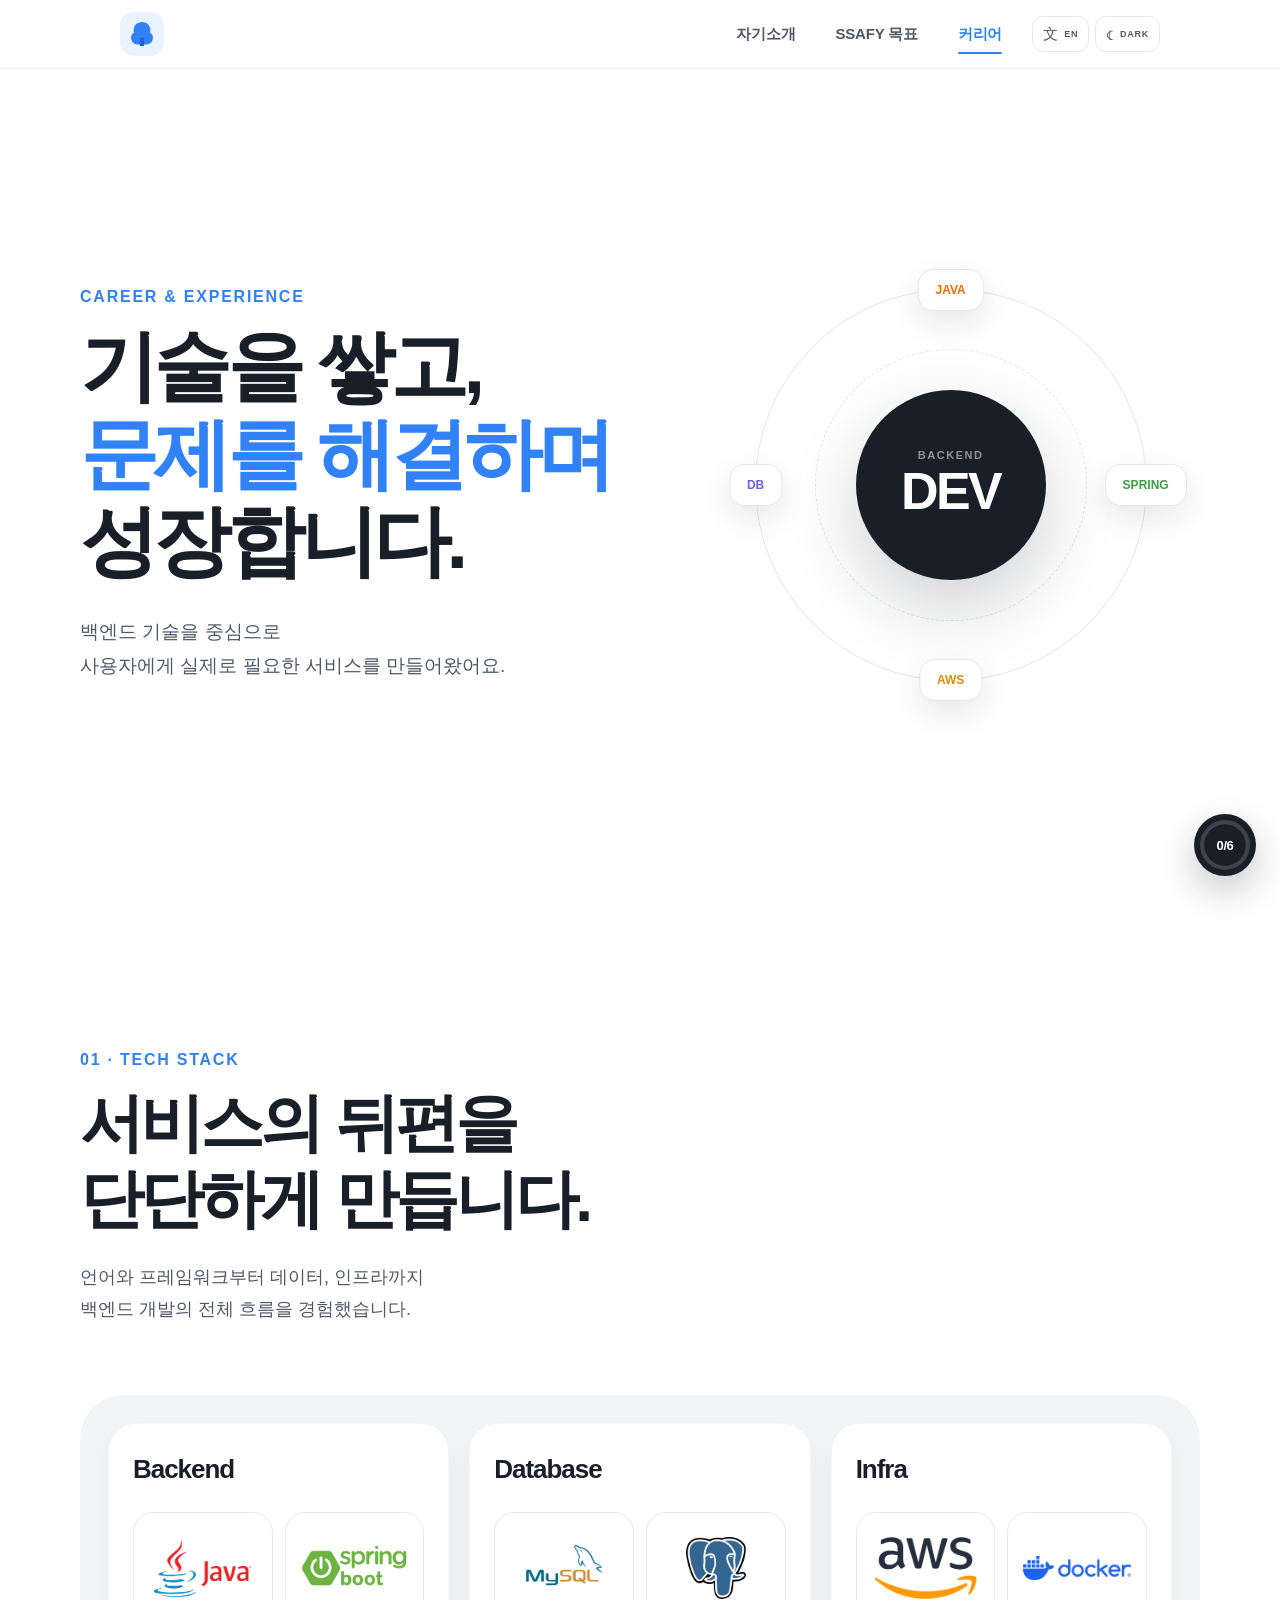
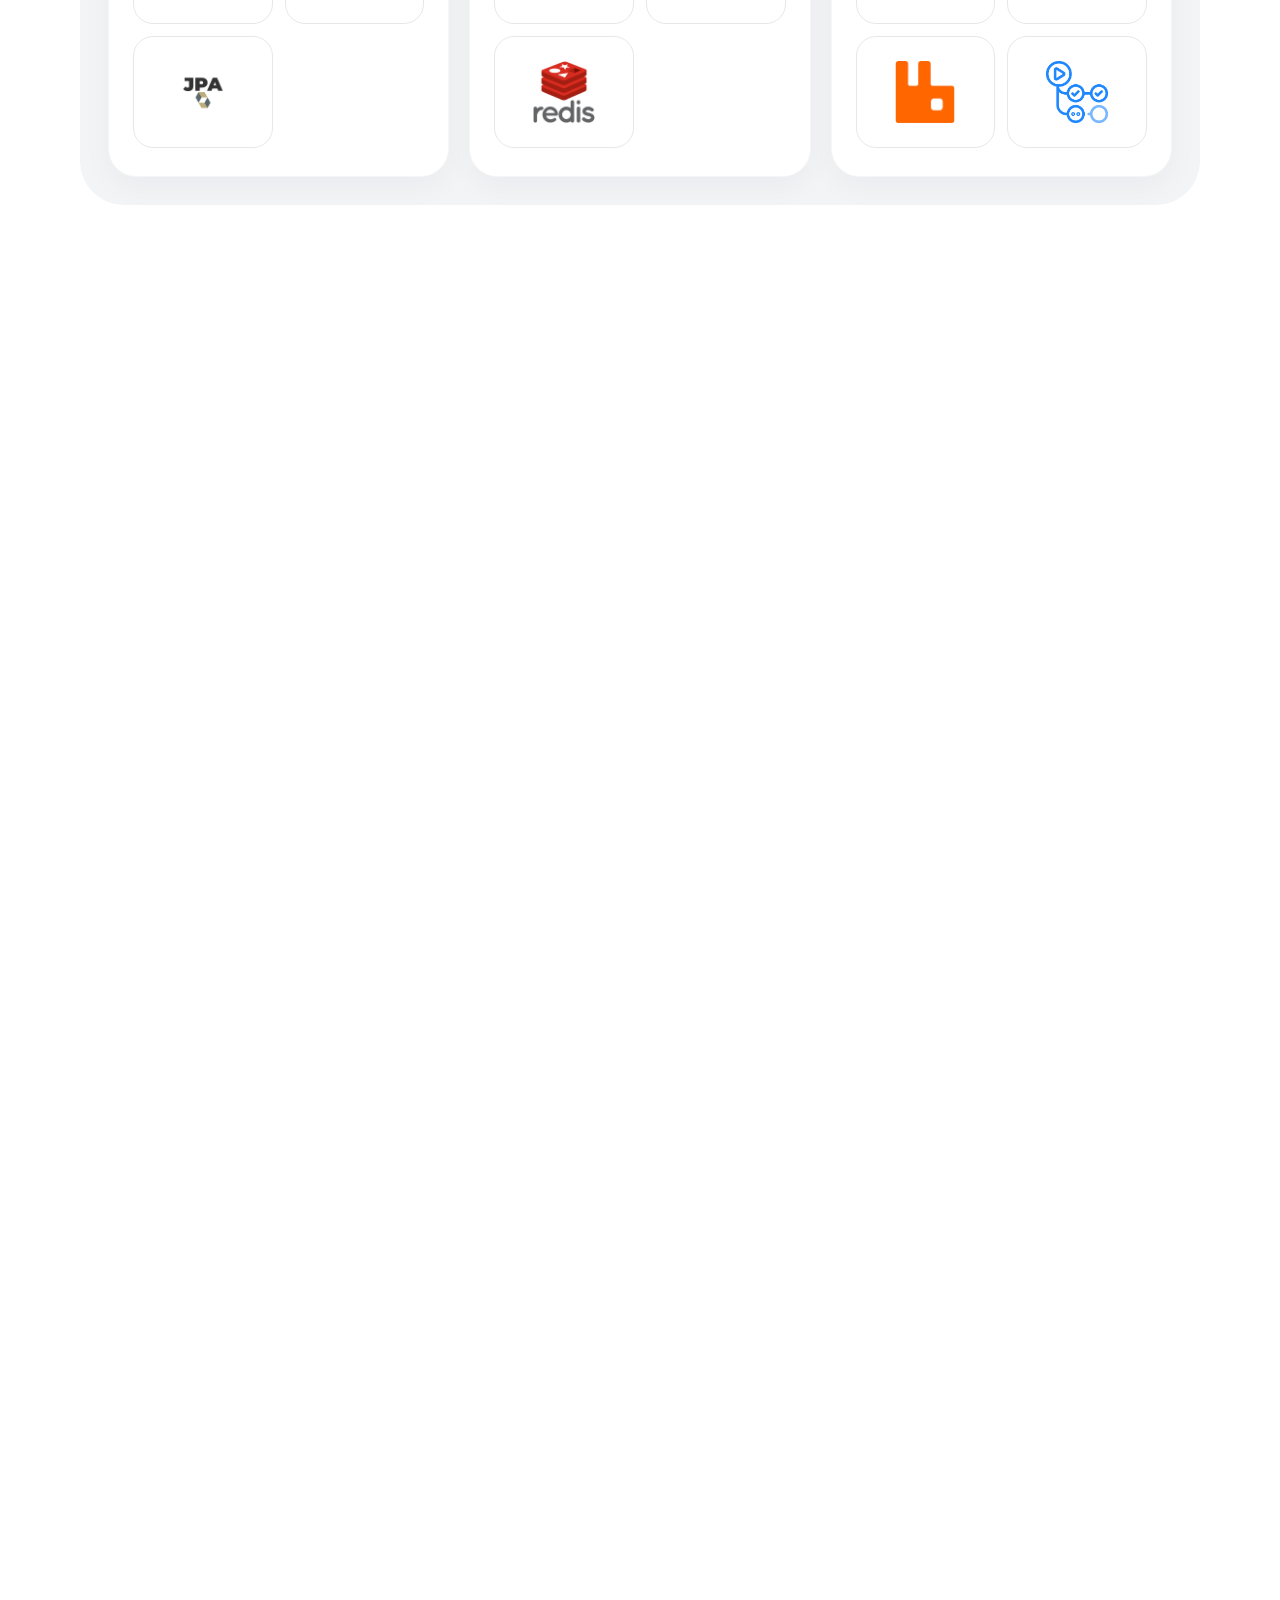
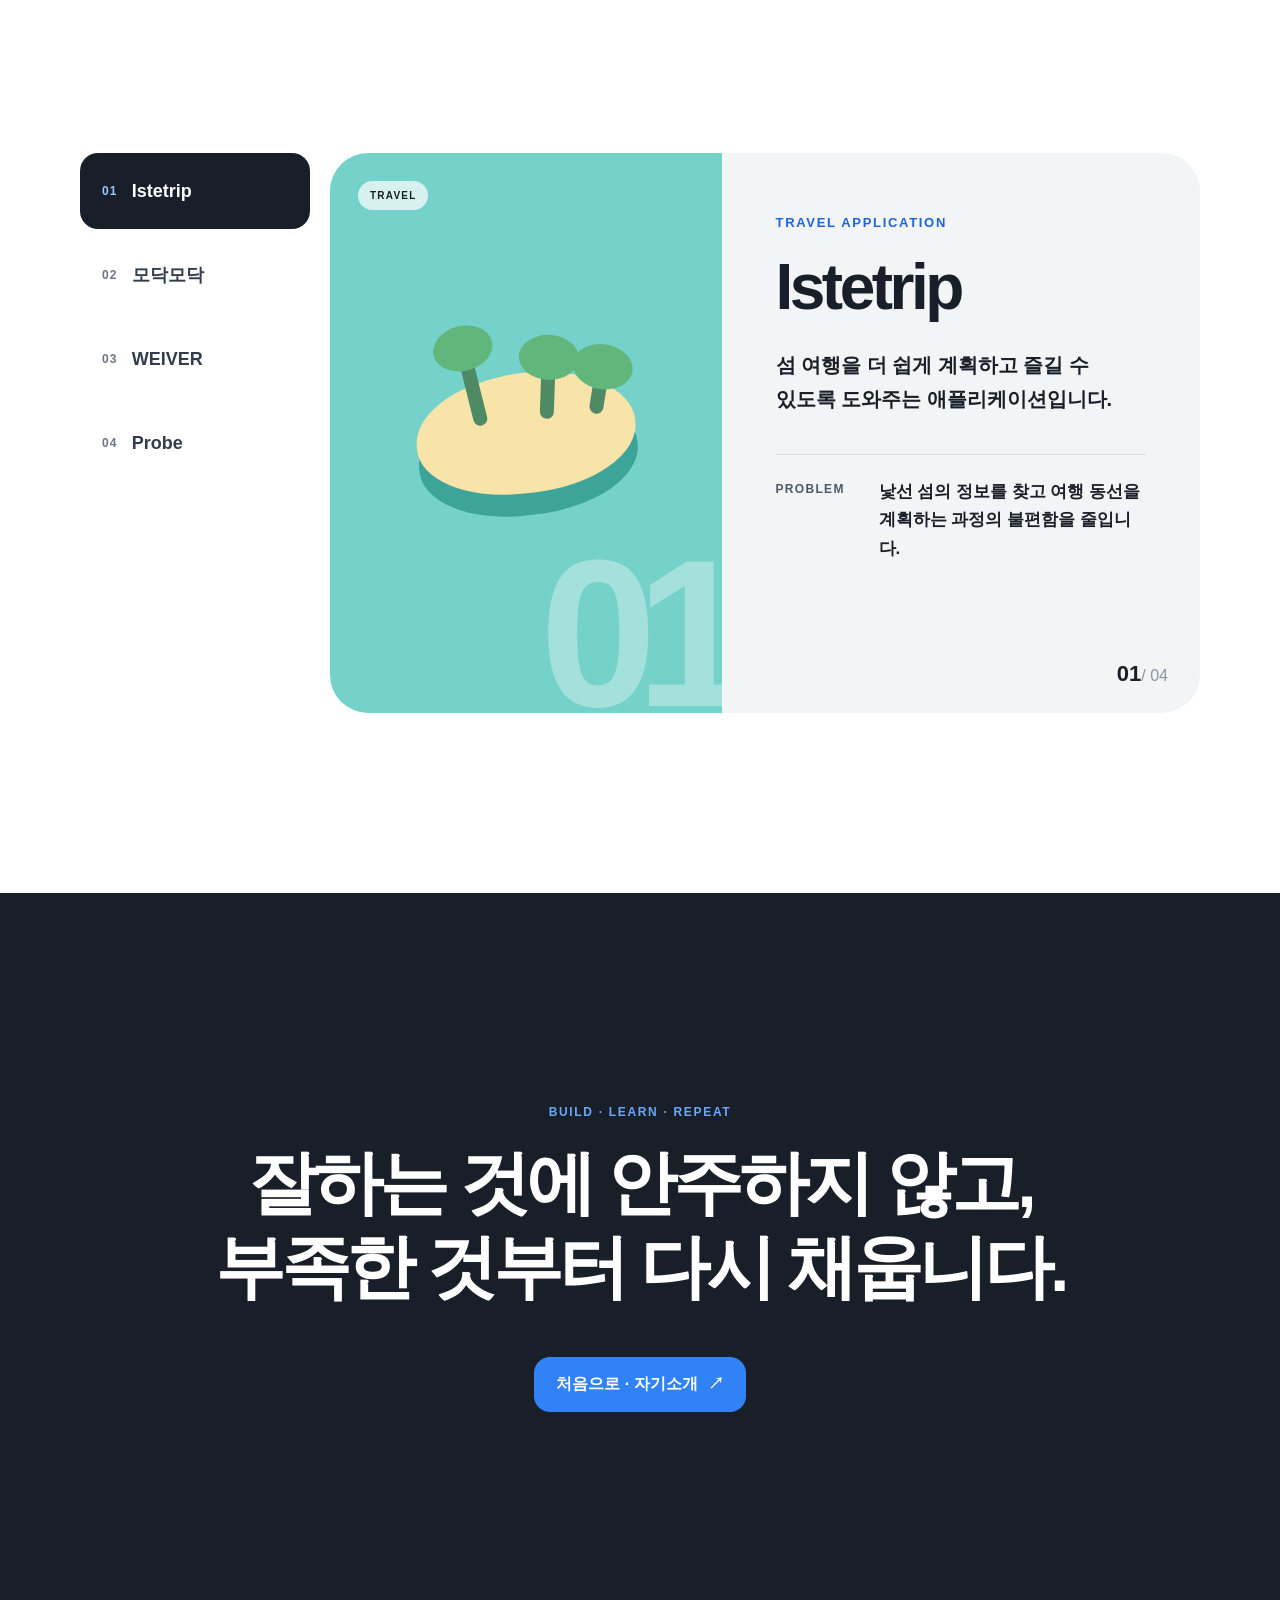
==== commit 6a89b745: "style: 주요 라벨 시인성 개선 및 내비게이션 로고 추가" ====
--- a/career.html
+++ b/career.html
@@ -16,7 +16,9 @@
 <body>
   <header class="site-header">
     <nav class="navbar" aria-label="주요 메뉴">
-      <a class="navbar__brand" href="index.html">이동원의 이야기</a>
+      <a class="navbar__brand" href="index.html" aria-label="홈으로 이동">
+        <svg class="navbar__logo" viewBox="0 0 40 40" aria-hidden="true"><path class="navbar__logo-crown" d="M20 5C14.2 5 9.5 9.5 9.5 15.1c0 1 .2 2 .5 2.9A8.2 8.2 0 0 0 13.8 33H26a8.2 8.2 0 0 0 4-15c.3-.9.5-1.9.5-2.9C30.5 9.5 25.8 5 20 5Z"/><path class="navbar__logo-trunk" d="M17.4 24.5h5.2V35h-5.2z"/></svg>
+      </a>
       <input class="navbar__toggle" type="checkbox" id="nav-toggle" aria-label="메뉴 열기">
       <label class="navbar__hamburger" for="nav-toggle" aria-hidden="true"><span class="navbar__hamburger-lines"></span></label>
       <ul class="navbar__menu">
--- a/css/navbar.css
+++ b/css/navbar.css
@@ -46,13 +46,21 @@
 }
 
 .navbar__brand {
-  color: var(--toss-navy);
-  font-size: 20px;
-  font-weight: 700;
-  letter-spacing: -0.5px;
+  display: grid;
+  width: 44px;
+  height: 44px;
+  border-radius: 14px;
+  background: #e8f3ff;
   text-decoration: none;
-  white-space: nowrap;
-}
+  place-items: center;
+  transition: background-color 160ms ease, transform 160ms ease;
+}
+
+.navbar__brand:hover { background: #d9ecff; transform: translateY(-1px); }
+.navbar__brand:focus-visible { outline: 3px solid rgba(49,130,246,.3); outline-offset: 2px; }
+.navbar__logo { display: block; width: 32px; height: 32px; }
+.navbar__logo-crown { fill: var(--toss-blue); }
+.navbar__logo-trunk { fill: var(--toss-blue-hover); }
 
 .navbar__toggle {
   position: absolute;
--- a/css/career.css
+++ b/css/career.css
@@ -1,7 +1,7 @@
 html { scroll-behavior: smooth; }
 body { overflow-x: hidden; }
 
-.career-label { margin: 0 0 17px; color: var(--toss-blue); font-size: 13px; font-weight: 800; letter-spacing: .13em; }
+.career-label { margin: 0 0 17px; color: var(--toss-blue); font-size: 16px; font-weight: 800; letter-spacing: .11em; }
 .career-hero, .stack-section, .algorithm-section, .projects-section { width: min(100% - 48px, 1120px); margin: 0 auto; }
 .career-hero { display: grid; min-height: calc(100svh - var(--nav-height)); padding: 80px 0; grid-template-columns: 1.05fr .95fr; align-items: center; gap: 70px; }
 .career-hero h1, .section-heading h2, .algorithm-copy h2, .career-closing h2 { margin: 0; font-weight: 750; letter-spacing: -.06em; word-break: keep-all; }
--- a/css/theme.css
+++ b/css/theme.css
@@ -8,6 +8,8 @@
 :root[data-theme="dark"] body { background:#17191c; color:#f2f4f6; }
 :root[data-theme="dark"] .site-header { border-bottom-color:rgba(255,255,255,.08); background:rgba(23,25,28,.94); }
 :root[data-theme="dark"] .navbar__menu { background:#17191c; }
+:root[data-theme="dark"] .navbar__brand { background:#253a52; }
+:root[data-theme="dark"] .navbar__brand:hover { background:#294665; }
 :root[data-theme="dark"] .hero__portrait-bg { background:linear-gradient(150deg,#253a52,#1e2d41); }
 :root[data-theme="dark"] .hero__badge, :root[data-theme="dark"] .mbti-card { background:rgba(37,42,49,.9); color:#f2f4f6; }
 :root[data-theme="dark"] .story--mbti { background:#18241e; }
